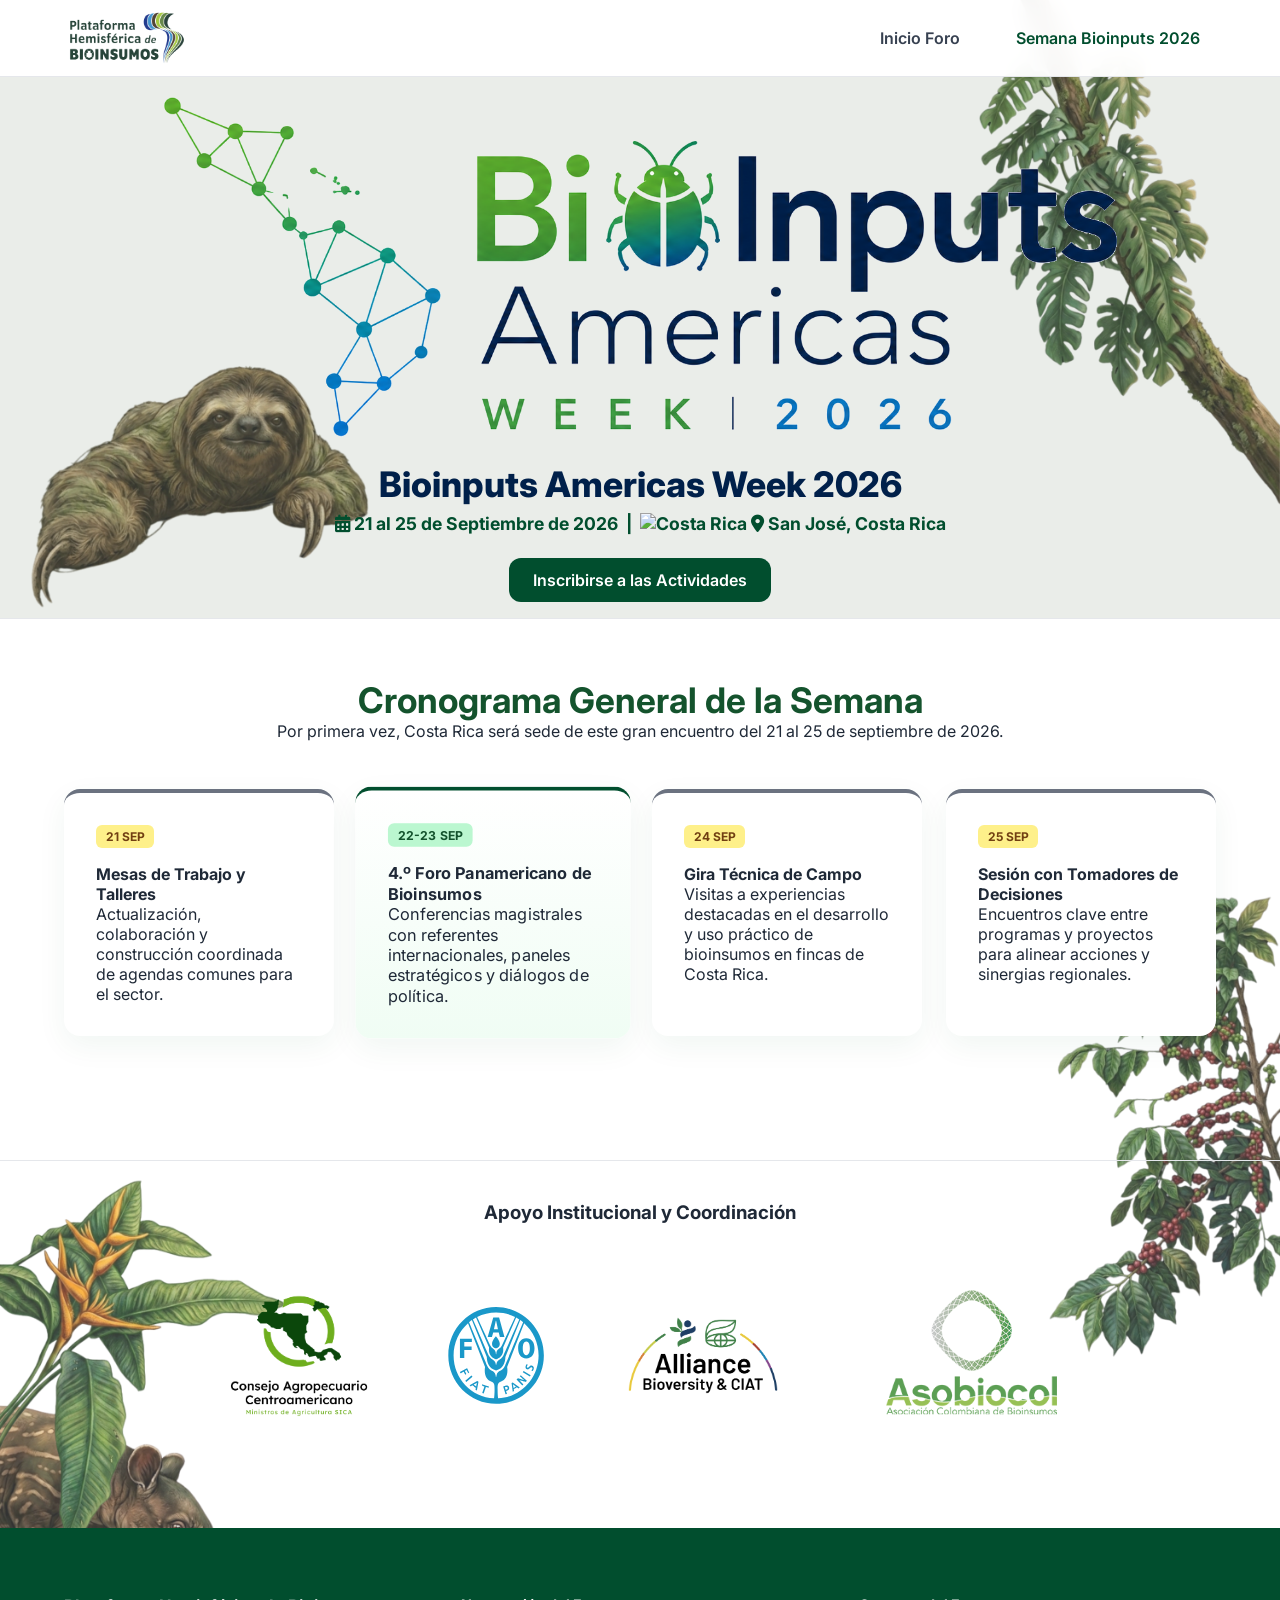
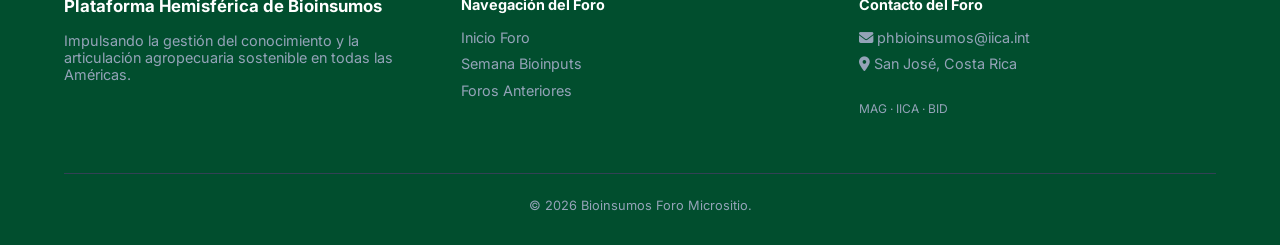
==== semana-bioinputs.html @ 8df29dcd "semana bioinputs hero" ====
<!DOCTYPE html>
<html lang="es">
<head>
  <meta charset="UTF-8">
  <meta name="viewport" content="width=device-width, initial-scale=1.0">
  <title>Semana Bioinputs 2026 - 4.º Foro Panamericano de Bioinsumos</title>
  
  <!-- Swiper CSS -->
  <link rel="stylesheet" href="https://cdn.jsdelivr.net/npm/swiper@11/swiper-bundle.min.css"/>
  
  <!-- Fuentes e Iconos -->
  <link rel="preconnect" href="https://fonts.googleapis.com">
  <link rel="preconnect" href="https://fonts.gstatic.com" crossorigin>
  <link href="https://fonts.googleapis.com/css2?family=Inter:wght@400;500;600;700;800&display=swap" rel="stylesheet" />
  <link rel="stylesheet" href="https://cdnjs.cloudflare.com/ajax/libs/font-awesome/6.5.1/css/all.min.css" />
  
  <link rel="icon" type="image/svg+xml" href="assets/icons/favicon.svg">
  <link rel="stylesheet" href="css/index.css">
</head>
<body>

  <!-- HEADER / TOPBAR -->
  <header class="topbar">
    <div class="logo-wrap">
      <img src="assets/images/Logo_versiones_Color_positivo.png" alt="Plataforma Hemisférica de Bioinsumos" class="header-logo-img">
    </div>
    <button class="menu-toggle" id="menuToggle" aria-label="Abrir menú">
      <span></span><span></span><span></span>
    </button>
    <nav class="nav" id="mainNav">
      <a href="index.html">Inicio Foro</a>
      <a class="active" href="semana-bioinputs.html">Semana Bioinputs 2026</a>
    </nav>
  </header>

  <!-- ILUSTRACIONES DE FONDO DECORATIVAS -->
  <div class="bg-decoration2" aria-hidden="true">
    <img class="butterfly2" src="assets/images/i31.png" alt="">
    <img class="hummingbird2" src="assets/images/i21.png" alt="">
    <img class="flower" src="assets/images/i6.png" alt="">
    <img class="frog" src="assets/images/i51.png" alt="">
  </div>

  <main class="page-content">

    <!-- HERO HEADER DE LA PÁGINA -->
    <section class="hero hero-foro2" style="background:#16330016 ;">
      <div class="hero-overlay container text-center" >
        <img src="assets/images/BioInputs Americas Week Final.png" alt="BioInputs Americas Week 2026" class="week-logo-center" style="max-width: 2000px; margin-bottom: 1rem;">
        <h1 style="color: #00204a; font-size: 2.2rem; font-weight: 800; margin-bottom: 0.5rem;">Bioinputs Americas Week 2026</h1>
        <p class="hero-date-location2" style="margin-bottom: 1.5rem;">
          <i class="fa-solid fa-calendar-days"></i> 21 al 25 de Septiembre de 2026 &nbsp;|&nbsp; 
          <img src="https://flagcdn.com/24x18/cr.png" alt="Costa Rica" class="flag-icon"> 
          <i class="fa-solid fa-location-dot"></i> San José, Costa Rica
        </p>
        <a href="https://forms.office.com/r/WgaXKn8yyW?origin=QRCode" target="_blank" rel="noopener noreferrer" class="primary-btn btn-highlight2">Inscribirse a las Actividades</a>
      </div>
    </section>

    <!-- CRONOGRAMA DE LA SEMANA -->
    <section id="semana-bioinputs" class="semana-timeline-section" style="padding: 60px 0;">
      <div class="container" style="padding-top: 0px">
        <div class="section-title-wrap text-center">
          <h2>Cronograma General de la Semana</h2>
          <p>Por primera vez, Costa Rica será sede de este gran encuentro del 21 al 25 de septiembre de 2026.</p>
        </div>

        <div class="timeline-week-grid">
          <div class="timeline-day-card">
            <div class="day-badge yellow-bg">21 SEP</div>
            <h4>Mesas de Trabajo y Talleres</h4>
            <p>Actualización, colaboración y construcción coordinada de agendas comunes para el sector.</p>
          </div>
          <div class="timeline-day-card highlight-day">
            <div class="day-badge green-bg">22-23 SEP</div>
            <h4>4.º Foro Panamericano de Bioinsumos</h4>
            <p>Conferencias magistrales con referentes internacionales, paneles estratégicos y diálogos de política.</p>
          </div>
          <div class="timeline-day-card">
            <div class="day-badge yellow-bg">24 SEP</div>
            <h4>Gira Técnica de Campo</h4>
            <p>Visitas a experiencias destacadas en el desarrollo y uso práctico de bioinsumos en fincas de Costa Rica.</p>
          </div>
          <div class="timeline-day-card">
            <div class="day-badge yellow-bg">25 SEP</div>
            <h4>Sesión con Tomadores de Decisiones</h4>
            <p>Encuentros clave entre programas y proyectos para alinear acciones y sinergias regionales.</p>
          </div>
        </div>
      </div>
    </section>

    <!-- ORGANIZADORES -->
    <section class="sponsors-carousel-section" style="padding: 40px 0;">
      <div class="container text-center" style="padding: 0px;">
        <h3>Apoyo Institucional y Coordinación</h3>
        <div class="sponsors-logos-wrap sponsors-grid-large">
          <img src="assets/images/CAC_LogoFormats_29.png" class="sponsors-logos-o" alt="Consejo Agropecuario Centroamericano">
          <img src="assets/images/FAO_logo.svg" class="fao" style="max-height: 100px !important;" alt="Organización de la Naciones Unidas para la Alimentación y la Agricultura">
          <img src="assets/images/Alliance_Logo_Refresh_EN_color.svg.webp" class="sponsors-logos-o" alt="Alliance Bioversity International CIAT">
          <img src="assets/images/asobiocol.png" class="sponsors-logos-o" alt="Asociación Colombiana de Bioinsumos">
        </div>
      </div>
    </section>

  </main>

  <!-- FOOTER -->
  <footer class="main-footer">
    <div class="footer-grid">
      <div class="footer-brand">
        <h3>Plataforma Hemisférica de Bioinsumos</h3>
        <p>Impulsando la gestión del conocimiento y la articulación agropecuaria sostenible en todas las Américas.</p>
      </div>
      <div class="footer-links">
        <h4>Navegación del Foro</h4>
        <ul>
          <li><a href="index.html">Inicio Foro</a></li>
          <li><a href="semana-bioinputs.html">Semana Bioinputs</a></li>
          <li><a href="index.html#linea-tiempo">Foros Anteriores</a></li>
        </ul>
      </div>
      <div class="footer-links">
        <h4>Contacto del Foro</h4>
        <ul>
          <li><i class="fa-solid fa-envelope"></i> phbioinsumos@iica.int</li>
          <li><i class="fa-solid fa-location-dot"></i> San José, Costa Rica</li>
          <li><br><small>MAG · IICA · BID</small></li>
        </ul>
      </div>
    </div>
    <div class="footer-bottom">
      <p>&copy; 2026 Bioinsumos Foro Micrositio.</p>
    </div>
  </footer>

  <!-- SCRIPTS AL FINAL DEL BODY -->
  <script src="https://cdn.jsdelivr.net/npm/swiper@11/swiper-bundle.min.js"></script>
  <script src="js/index.js"></script>
</body>
</html>
---- css/index.css ----
/* =========================================================
   1. VARIABLES GLOBALES Y CONFIGURACIÓN BASE
========================================================= */
:root {
  --primary: #014e2e;        
  --primary-dark: #14532d;   
  --accent: #22c55e;         
  --success: #15803d;
  --bg: #fcfcfc;             
  --surface: #ffffff;
  --surface-2: #f8fafc;
  --text: #1f2937;           
  --muted: #6b7280;          
  --border: #e5e7eb;
  --shadow: 0 10px 30px rgba(22, 101, 52, 0.06);

  /* Paleta extendida del micrositio */
  --event-gold: #d9a714;
  --event-gold-dark: #b88a0b;
  --dark-slate: #0f172a;
}

* {
  box-sizing: border-box;
  margin: 0;
  padding: 0;
}

html, body {
  width: 100%;
  max-width: 100vw;
  overflow-x: hidden; /* Garantiza cero scroll horizontal */
}

body {
  font-family: 'Inter', sans-serif;
  color: var(--text);
  display: flex;
  flex-direction: column;
  min-height: 100vh;
  position: relative;
  background: #ffffff;
}

/* Regla universal para prevención de desbordamiento de medios */
img, svg, picture, iframe {
  max-width: 100%;
  height: auto;
}

.container {
  max-width: 1200px;
  width: 90%;
  margin: 0 auto;
  padding: 4rem 0;
  box-sizing: border-box;
}

.d-none { display: none !important; }
.w-100 { width: 100%; }
.text-center { text-align: center; }

/* Capa de decoración */
.bg-decoration, .bg-decoration2 {
  position: absolute;
  inset: 0;
  z-index: -100;
  pointer-events: none;
}

.bg-decoration img {
  position: absolute;
  width: 45vw;
  max-width: 400px;
  min-width: 180px;
  height: auto;
  opacity: 0.5;
  pointer-events: none;
}

.bg-decoration2 img {
  position: absolute;
  width: 45vw;
  max-width: 400px;
  min-width: 180px;
  height: auto;
  opacity: 0.8;
  pointer-events: none;
}

.butterfly { top: 18%; right: 0%; }
.butterfly2 { top: 0%; right: 0%; }
.hummingbird { top: 40%; left: 0%;  }
.hummingbird2 { top: 12%; left: 0%;  }
.flower { bottom: 10%; left: 0%; }
.flower2 { bottom: 10%; right: 2%; }
.frog { bottom: 25%; right: 0%; }

@media (max-width: 768px) {
  .butterfly { top: 9%; right: 0%; }
  .butterfly2 { top: 0%; right: 0%; }
  .hummingbird { top: 38%; left: 0%; }
  .hummingbird2 { top: 8%; left: 0%;  }
  .flower { bottom: 5%; left: 0%; }
  .flower2 { bottom: 5%; right: 2%; }
  .frog { bottom: 20%; right: 0%; }
}

/* =========================================================
   2. HEADER / TOPBAR RESPONSIVO
========================================================= */
.topbar {
  position: sticky;
  top: 0;
  z-index: 2000;
  background: rgba(255, 255, 255, 0.95);
  backdrop-filter: blur(12px);
  display: flex;
  justify-content: space-between;
  align-items: center;
  padding: 0.5rem 5%;
  border-bottom: 1px solid var(--border);
}
.topbar2 {
  position: sticky;
  top: 0;
  z-index: 2000;
  background: var(--primary);
  backdrop-filter: blur(12px);
  display: flex;
  justify-content: space-between;
  align-items: center;
  padding: 0.5rem 5%;
  border-bottom: 1px solid var(--border);
}

.logo-wrap {
  font-size: 1.3rem;
  font-weight: 800;
  color: var(--primary);
}

.header-logo-img {
  height: 60px;
  width: auto;
  vertical-align: middle;
}

.back-to-base {
  border: 1px solid var(--primary);
  background: rgba(22, 101, 52, 0.05);
}

.nav,.nav2  { 
  display: flex; 
  gap: 1.5rem; 
}

.nav a {
  text-decoration: none;
  color: #374151;
  font-weight: 600;
  padding: 0.5rem 1rem;
  border-radius: 12px;
  transition: .25s ease;
}

.nav a:hover, .nav a.active {
  color: var(--primary);
}

.nav2 a {
  text-decoration: none;
  color: #ffffff;
  font-weight: 600;
  padding: 0.5rem 1rem;
  border-radius: 12px;
  transition: .25s ease;
}

.nav2 a:hover, .nav2 a.active {
  color: var(--event-gold);
}

.menu-toggle {
  display: none;
  flex-direction: column;
  gap: 4px;
  background: none;
  border: none;
  cursor: pointer;
}

.menu-toggle span { 
  width: 22px; 
  height: 3px; 
  background: var(--primary); 
  border-radius: 2px; 
}

/* =========================================================
   3. SECCIONES HERO (HOME Y FORO MICROSITIO)
========================================================= */
.hero-home {
  background: linear-gradient(rgba(94, 119, 35, 0.2), rgba(29, 100, 30, 0.4)), url("../assets/images/hero.png");
  background-size: cover;
  background-position: center;
  min-height: 35vh;
  display: flex;
  align-items: center;
  color: white;
  position: relative;
}

.hero-foro {
  min-height: 80vh !important;
  display: flex;
  align-items: center;
  text-align: center;
}

.hero-foro2 {
  min-height: 60vh !important;
  display: flex;
  align-items: center;
  text-align: center;
}

.hero-overlay {
  width: 100%;
  padding: 1rem 5%;
}

.hero-content {
  max-width: 750px;
}

.hero-foro-header {
  max-width: 900px;
  margin: 0 auto;
  width: 100%;
}

.hero-tag {
  display: inline-block;
  background: var(--accent);
  color: var(--primary-dark);
  font-weight: 700;
  font-size: 0.8rem;
  padding: 0.35rem 0.85rem;
  border-radius: 100px;
  text-transform: uppercase;
  margin-bottom: 1rem;
}

.hero-content h1 {
  font-size: 3rem;
  font-weight: 800;
  margin-bottom: 1rem;
}

.hero-content p {
  font-size: 1.15rem;
  line-height: 1.6;
  margin-bottom: 2rem;
  color: rgba(255, 255, 255, 0.9);
}

.co-organizers {
  display: flex;
  align-items: center;
  justify-content: center;
  gap: 1rem;
  margin-bottom: 1.5rem;
  flex-wrap: wrap;
}

.partner-mini-logo {
  height: 30px;
  width: auto;
  filter: brightness(0) invert(1);
}

.partner-text {
  font-weight: 700;
  letter-spacing: 1px;
  font-size: 1.1rem;
}

.partner-divider {
  color: rgba(255, 255, 255, 0.4);
}

.foro-title-img {
  width: 100%;
  max-width: 550px;
  height: auto;
  margin: 0 auto 1.5rem auto;
  display: block;
}

.hero-subtitle {
  font-size: 1.4rem !important;
  font-weight: 600;
  color: #e8f5e9 !important;
  margin-bottom: 0.5rem;
}

.hero-date-location {
  font-size: 1.1rem;
  color: #fbb94e;
  margin-bottom: 2rem;
  font-weight: 700;
}
.hero-date-location2 {
  font-size: 1.1rem;
  color: var(--primary);
  margin-bottom: 2rem;
  font-weight: 700;
}

/* BOTONES Y ACCIONES */
.hero-actions {
  display: flex;
  flex-direction: column;
  gap: 1rem;
  width: 100%;
  max-width: 100%;
  box-sizing: border-box;
}

.primary-btn, 
.secondary-btn-outline,
.btn-highlight {
  display: inline-flex;
  align-items: center;
  justify-content: center;
  text-align: center;
  width: 100%;
  max-width: 100%;
  box-sizing: border-box;
  padding: 0.75rem 1.5rem;
  border-radius: 12px;
  font-weight: 600;
  text-decoration: none;
  white-space: normal;
  word-break: break-word;
  transition: all 0.2s;
  cursor: pointer;
  border: none;
}

.primary-btn {
  background: var(--primary);
  color: white;
}
.primary-btn:hover { background: var(--primary-dark); }

.btn-highlight {
  background-color: var(--primary) !important;
  color: white !important;
}
.btn-highlight:hover {
  background-color: var(--event-gold-dark) !important;
}

.secondary-btn-outline {
  border: 2px solid white;
  color: white;
  background: transparent;
}
.secondary-btn-outline:hover {
  background: rgba(255, 255, 255, 0.15);
}

@media (min-width: 640px) {
  .hero-actions {
    flex-direction: row;
    justify-content: center;
  }
  .primary-btn, .secondary-btn-outline, .btn-highlight {
    width: auto;
  }
}

/* COUNTDOWN */
.countdown-container {
  margin: 2.5rem auto;
  max-width: 450px;
  width: 100%;
  background: rgba(15, 23, 42, 0.6);
  padding: 1rem 1.5rem;
  border-radius: 16px;
  border: 1px solid rgba(255, 255, 255, 0.1);
  backdrop-filter: blur(8px);
}

.countdown-title {
  font-size: 0.85rem;
  text-transform: uppercase;
  letter-spacing: 1px;
  margin-bottom: 0.5rem;
  color: #94a3b8;
}

.countdown-grid {
  display: grid;
  grid-template-columns: repeat(3, 1fr);
  gap: 1rem;
}

.countdown-card {
  display: flex;
  flex-direction: column;
}

.countdown-number {
  font-size: 2rem;
  font-weight: 800;
  color: var(--event-gold);
}

.countdown-label {
  font-size: 0.75rem;
  color: #cbd5e1;
}

/* BUSCADOR Y MÉTRICAS DE HOME */
.search-box-container {
  background: var(--surface);
  padding: 0.45rem;
  border-radius: 16px;
  box-shadow: 0 15px 35px rgba(0,0,0,0.15);
  max-width: 600px;
}

.search-field {
  display: flex;
  align-items: center;
  gap: 0.75rem;
}

.search-icon {
  color: var(--muted);
  padding-left: 1rem;
}

.search-field input {
  flex: 1;
  border: none;
  outline: none;
  font-size: 1rem;
  color: var(--text);
  background: transparent;
}

.hero-stats {
  display: grid;
  grid-template-columns: repeat(auto-fit, minmax(200px, 1fr));
  gap: 1.5rem;
  margin-top: 3rem;
  width: 100%;
  max-width: 1100px;
}

.metric-card {
  background: rgba(255, 255, 255, 0.1);
  backdrop-filter: blur(12px);
  -webkit-backdrop-filter: blur(12px);
  border: 1px solid rgba(255, 255, 255, 0.18);
  padding: 1.5rem;
  border-radius: 16px;
  display: flex;
  align-items: center;
  gap: 1.25rem;
  color: white;
  box-shadow: 0 8px 32px 0 rgba(0, 0, 0, 0.15);
  opacity: 0;
  transform: translateY(30px);
  animation: slideInUp 0.6s cubic-bezier(0.16, 1, 0.3, 1) forwards;
  animation-delay: var(--card-delay, 0s);
  transition: transform 0.3s ease, background 0.3s ease, box-shadow 0.3s ease;
}

.metric-card:hover {
  transform: translateY(-5px);
  background: rgba(255, 255, 255, 0.16);
  box-shadow: 0 12px 40px 0 rgba(22, 101, 52, 0.25);
  border-color: rgba(255, 255, 255, 0.3);
}

.metric-icon-wrap {
  width: 50px;
  height: 50px;
  background: rgba(34, 197, 94, 0.25);
  border-radius: 12px;
  display: flex;
  align-items: center;
  justify-content: center;
  font-size: 1.5rem;
  color: var(--accent);
  flex-shrink: 0;
}

.metric-info {
  display: flex;
  flex-direction: column;
}

.metric-number {
  font-size: 1.8rem;
  font-weight: 800;
  line-height: 1.1;
  letter-spacing: -0.02em;
  background: linear-gradient(135deg, #ffffff, #bbf7d0);
  -webkit-background-clip: text;
  -webkit-text-fill-color: transparent;
}

.metric-label {
  font-size: 0.85rem;
  font-weight: 500;
  color: rgba(255, 255, 255, 0.8);
  margin-top: 0.25rem;
}

@keyframes slideInUp {
  0% { opacity: 0; transform: translateY(30px); }
  100% { opacity: 1; transform: translateY(0); }
}

/* =========================================================
   4. CONTROL ABSOLUTO Y UNIFICADO DE SWIPER / CARRUSELES
========================================================= */

/* Estructura base de los contenedores */
.hero-gallery {
  width: 100% !important;
  max-width: 100% !important;
  min-width: 0 !important;
  box-sizing: border-box !important;
  position: relative !important;
}

.swiper {
  width: 100% !important;
  max-width: 100% !important;
  min-width: 0 !important;
  position: relative !important;
  display: block !important;
  overflow: hidden !important; /* El overflow solo va en el swiper principal */
}

.swiper-wrapper {
  display: flex !important;
  width: 100% !important;
  height: 100% !important;
  box-sizing: border-box !important;
}

.swiper-slide {
  flex-shrink: 0 !important;
  width: 100% !important;
  height: 100% !important;
  position: relative !important;
  box-sizing: border-box !important;
}

.swiper-slide img {
  width: 100% !important;
  height: 100% !important;
  object-fit: cover !important;
  display: block !important;
}

/* --- A. CARRUSEL GENERAL / HERO DE INICIO (Si aplica) --- */
:not(.history-content):not(.contact-info-wrap) .heroSwiper {
  height: 500px !important;
  border-radius: 16px;
}

/* --- B. CARRUSEL DE LA SEDE (Sección Contacto) --- */
.contact-info-wrap .heroSwiper {
  height: 300px !important;
  min-height: 300px !important;
  border-radius: 12px !important;
  margin: 1rem 0 1.5rem 0 !important;
}

.contact-info-wrap .swiper-slide img {
  border-radius: 12px !important;
}

/* Estilos de botones para Hero y Sede */
:not(.history-content) .swiper-button-next,
:not(.history-content) .swiper-button-prev {
  color: #ffffff;
  width: 44px;
  height: 44px;
  background: rgba(0, 0, 0, 0.4);
  border-radius: 50%;
  backdrop-filter: blur(4px);
  transition: background 0.3s ease;
}

:not(.history-content) .swiper-button-next:hover,
:not(.history-content) .swiper-button-prev:hover {
  background: rgba(0, 0, 0, 0.7);
}

:not(.history-content) .swiper-button-next::after,
:not(.history-content) .swiper-button-prev::after {
  font-size: 18px;
  font-weight: bold;
}

:not(.history-content) .swiper-pagination-bullet {
  width: 10px;
  height: 10px;
  background: #ffffff;
  opacity: 0.6;
}

:not(.history-content) .swiper-pagination-bullet-active {
  opacity: 1;
  background: var(--accent, #22c55e);
}

/* --- C. CARRUSEL COMPACTO DE LÍNEA DEL TIEMPO (Panamá, Uruguay, Colombia) --- */
.history-content .heroSwiper {
  height: 180px !important;
  min-height: 180px !important;
  border-radius: 8px !important;
  margin-top: 1rem !important;
  position: relative !important;
}

.history-content .heroSwiper .swiper-slide img {
  border-radius: 8px !important;
}

.history-content .heroSwiper .swiper-button-next,
.history-content .heroSwiper .swiper-button-prev {
  width: 30px !important;
  height: 30px !important;
  background: rgba(0, 0, 0, 0.5) !important;
  border-radius: 50% !important;
  color: #ffffff !important;
  backdrop-filter: blur(4px) !important;
}

.history-content .heroSwiper .swiper-button-next::after,
.history-content .heroSwiper .swiper-button-prev::after {
  font-size: 12px !important;
  font-weight: bold !important;
}

.history-content .heroSwiper .swiper-pagination-bullet {
  width: 6px !important;
  height: 6px !important;
  background: #ffffff !important;
  opacity: 0.6 !important;
}

.history-content .heroSwiper .swiper-pagination-bullet-active {
  opacity: 1 !important;
  background: var(--primary, #014e2e) !important;
}

/* =========================================================
   5. SECCIONES DE CONTENIDO
========================================================= */
.section-title-wrap {
  text-align: center;
  margin-bottom: 3rem;
}
.section-title-wrap h2 {
  font-size: 2.2rem;
  color: var(--primary-dark);
}
.strategic-question {
  color: var(--muted);
  font-style: italic;
  margin-top: 0.5rem;
  font-size: 1.1rem;
}

/* LÍNEA DE TIEMPO DE LA SEMANA */
.semana-timeline-section {
  border-top: 1px solid var(--border);
  border-bottom: 1px solid var(--border);
}

.week-logo-center {
  max-width: 700px;
  width: 90%;
  margin-bottom: 1rem;
}

.timeline-week-grid {
  display: grid;
  grid-template-columns: repeat(auto-fit, minmax(240px, 1fr));
  gap: 1.5rem;
  margin-top: 2rem;
}

.timeline-day-card {
  background: var(--surface);
  padding: 2rem;
  border-radius: 16px;
  box-shadow: var(--shadow);
  border-top: 4px solid var(--muted);
  position: relative;
}

.timeline-day-card.highlight-day {
  border-top-color: var(--primary);
  background: linear-gradient(180deg, #ffffff 0%, #f0fdf4 100%);
  transform: scale(1.02);
}

.day-badge {
  display: inline-block;
  font-size: 0.75rem;
  font-weight: 700;
  padding: 0.25rem 0.6rem;
  border-radius: 6px;
  margin-bottom: 1rem;
}

.yellow-bg { background-color: #fef08a; color: #713f12; }
.green-bg { background-color: #bbf7d0; color: #14532d; }

/* LÍNEA DEL TIEMPO HISTÓRICA */
.historical-section {
  padding: 3rem 1.5rem;
}

.history-timeline {
  position: relative;
  display: flex;
  flex-direction: column;
  gap: 2.5rem;
  margin-top: 2rem;
}

.history-item {
  position: relative;
  display: flex;
  flex-direction: column;
  gap: 0.75rem;
  min-width: 0 !important;
  max-width: 100% !important;
}

.history-badge {
  display: flex;
  justify-content: flex-start;
}

.history-year {
  background: var(--primary);
  color: #ffffff;
  font-size: 0.8rem;
  font-weight: 700;
  padding: 0.3rem 0.75rem;
  border-radius: 20px;
  box-shadow: 0 2px 6px rgba(0, 0, 0, 0.1);
  display: inline-block;
}

.history-content {
  background: var(--surface);
  border-radius: 14px;
  border: 1px solid var(--border);
  padding: 1.25rem;
  box-shadow: 0 6px 18px rgba(0, 0, 0, 0.04);
  display: flex;
  flex-direction: column;
  justify-content: space-between;
  min-width: 0 !important;
  max-width: 100% !important;
}

.history-content h4 {
  display: flex;
  align-items: center;
  gap: 0.4rem;
  font-size: 1rem;
  color: var(--primary);
  margin-bottom: 0.4rem;
  font-weight: 600;
}

.history-content h4 .flag {
  font-family: "Apple Color Emoji", "Segoe UI Emoji", "Segoe UI Symbol", "Noto Color Emoji", sans-serif !important;
  font-size: 1.15rem;
  display: inline-block;
  line-height: 1;
}

.history-content h3 {
  font-size: 1.05rem;
  color: var(--text);
  margin-bottom: 0.4rem;
  line-height: 1.3;
  min-height: 2.6em;
}

.history-content p {
  font-size: 0.875rem;
  color: #64748b;
  line-height: 1.5;
  min-height: 4.5em;
  margin-bottom: 1rem;
}

/* PILARES Y EJES TEMÁTICOS */
.pillar-grid, .innovations-grid {
  display: grid;
  grid-template-columns: repeat(auto-fit, minmax(260px, 1fr));
  gap: 1.5rem;
  margin-top: 2rem;
}

.pillar-card {
  background: var(--surface);
  border: 1px solid var(--border);
  border-radius: 20px;
  padding: 2rem;
  text-decoration: none;
  color: inherit;
  box-shadow: var(--shadow);
  transition: transform 0.25s, border-color 0.25s;
}

.pillar-card:hover {
  transform: translateY(-5px);
  border-color: var(--accent);
}

.pillar-card h3 {
  font-size: 1.25rem;
  color: var(--primary-dark);
  margin-bottom: 0.5rem;
}

.pillar-card p {
  font-size: 0.95rem;
  color: var(--muted);
  line-height: 1.5;
}

.pillar-icon {
  width: 64px;
  height: 64px;
  background-color: #e8f5e9;
  border-radius: 50%;
  margin: 0 auto 1.2rem;
  color: #1b5e20;
  display: flex;
  align-items: center;
  justify-content: center;
  padding: 14px;
  box-sizing: border-box;
}

.efe-axes-grid {
  display: grid;
  grid-template-columns: repeat(auto-fit, minmax(270px, 1fr));
  gap: 2rem;
  margin: 2.5rem auto;
  max-width: 1200px;
}

.eje-card {
  background: #e2f0ef63;
  border: 1px solid var(--border);
  border-radius: 20px;
  padding: 2rem 1.75rem 1.5rem;
  display: flex;
  flex-direction: column;
  justify-content: space-between;
  position: relative;
  overflow: hidden;
  box-shadow: 0 4px 20px rgba(0, 0, 0, 0.03);
  transition: all 0.35s cubic-bezier(0.16, 1, 0.3, 1);
}

.eje-card::before {
  content: '';
  position: absolute;
  top: 0; left: 0; right: 0;
  height: 4px;
  background: linear-gradient(90deg, var(--primary), var(--accent));
  opacity: 0.3;
  transition: opacity 0.3s ease;
}

.eje-card:hover {
  transform: translateY(-8px);
  box-shadow: 0 15px 35px rgba(22, 101, 52, 0.12);
  border-color: rgba(34, 197, 94, 0.4);
}

.eje-card:hover::before { opacity: 1; }

.eje-card-header {
  display: flex;
  justify-content: space-between;
  align-items: center;
  margin-bottom: 1.5rem;
}

.eje-number {
  font-size: 2.2rem;
  font-weight: 900;
  color: var(--primary);
  letter-spacing: -1px;
  line-height: 1;
  transition: color 0.3s ease;
}

.eje-card:hover .eje-number { color: var(--accent); }

.eje-icon-wrap {
  width: 52px;
  height: 52px;
  border-radius: 14px;
  background: rgba(22, 101, 52, 0.08);
  color: var(--primary);
  display: flex;
  align-items: center;
  justify-content: center;
  font-size: 1.4rem;
  transition: all 0.3s ease;
}

.eje-card:hover .eje-icon-wrap {
  background: var(--primary);
  color: #ffffff;
  transform: scale(1.05);
}

.eje-tag {
  display: inline-block;
  font-size: 0.72rem;
  font-weight: 700;
  text-transform: uppercase;
  letter-spacing: 0.8px;
  color: var(--primary-dark);
  background: #f0fdf4;
  padding: 0.25rem 0.6rem;
  border-radius: 6px;
  margin-bottom: 0.75rem;
  border: 1px solid rgba(34, 197, 94, 0.2);
}

.eje-card-body h3 {
  font-size: 1.25rem;
  font-weight: 800;
  color: var(--text);
  margin-bottom: 0.75rem;
  line-height: 1.3;
}

.eje-card-body p {
  font-size: 0.92rem;
  color: var(--muted);
  line-height: 1.6;
}

.eje-card-footer {
  margin-top: 1.75rem;
  padding-top: 1rem;
  border-top: 1px dashed var(--border);
}

.strategic-prompt {
  font-size: 0.8rem;
  font-weight: 600;
  color: #475569;
  display: flex;
  align-items: center;
  gap: 0.4rem;
}

.strategic-prompt i { color: var(--event-gold); }

/* LOGOS SPONSORS */
.sponsors-logos-wrap {
  display: flex;
  justify-content: center;
  align-items: center;
  gap: 2rem;
  flex-wrap: wrap;
}

.sponsors-logos-wrap img {
  max-height: 50px;
  width: auto;
}

.logo-placeholder-box {
  background: #cbd5e1;
  color: #475569;
  font-weight: 800;
  padding: 1rem 2rem;
  border-radius: 8px;
  font-size: 1.2rem;
}

/* FORMULARIOS Y GRILLAS */
.grid-2col {
  display: grid;
  grid-template-columns: repeat(auto-fit, minmax(300px, 1fr));
  gap: 3rem;
}

.microsite-form {
  margin-top: 1.5rem;
  background: var(--surface);
  padding: 2rem;
  border-radius: 16px;
  border: 1px solid var(--border);
}

.form-group { margin-bottom: 1.25rem; }
.form-group label {
  display: block;
  font-size: 0.9rem;
  font-weight: 600;
  margin-bottom: 0.5rem;
}
.form-group input {
  width: 100%;
  padding: 0.75rem;
  border: 1px solid var(--border);
  border-radius: 8px;
  outline: none;
}

/* SEDE Y CONTACTO */
.contact-info-wrap {
  display: flex;
  flex-direction: column;
  min-width: 0 !important;
  max-width: 100% !important;
}

.video-placeholder-sede {
  background: linear-gradient(rgba(0,0,0,0.4), rgba(0,0,0,0.4)), url('https://images.unsplash.com/photo-1589923188900-85dae523342b?auto=format&fit=crop&q=80&w=600') center/cover;
  height: 200px;
  border-radius: 16px;
  margin: 1.5rem 0;
  display: flex;
  flex-direction: column;
  justify-content: center;
  align-items: center;
  color: white;
  font-weight: 600;
  cursor: pointer;
  gap: 0.5rem;
}
.video-icon { font-size: 2.5rem; color: var(--accent); }

.direct-contact-box {
  background: #f0fdf4;
  border: 1px dashed var(--accent);
  padding: 1.25rem;
  border-radius: 12px;
}

.email-link {
  color: var(--primary);
  font-weight: 700;
  text-decoration: none;
  font-size: 1.1rem;
}

/* =========================================================
   6. FOOTER INSTITUCIONAL
========================================================= */
.main-footer {
  background: var(--primary);
  color: #94a3b8;
  padding: 4rem 5% 2rem;
  font-size: 0.9rem;
  border-top: 4px solid var(--primary);
  margin-top: auto;
}

.footer-grid {
  display: grid;
  grid-template-columns: repeat(auto-fit, minmax(240px, 1fr));
  gap: 2.5rem;
  margin-bottom: 3rem;
}

.footer-brand h3, .footer-links h4 {
  color: white;
  margin-bottom: 1rem;
}

.footer-links ul { list-style: none; }
.footer-links ul li { margin-bottom: 0.6rem; }
.footer-links ul li a {
  color: #94a3b8;
  text-decoration: none;
  transition: color 0.2s;
}
.footer-links ul li a:hover { color: var(--accent); }

.footer-bottom {
  border-top: 1px solid #334155;
  padding-top: 1.5rem;
  text-align: center;
  font-size: 0.8rem;
}

/* =========================================================
   7. MEDIA QUERIES GENERALES
========================================================= */
@media (min-width: 900px) {
  .history-timeline {
    display: grid;
    grid-template-columns: repeat(3, 1fr);
    gap: 2.5rem;
    align-items: stretch;
  }

  .history-badge { justify-content: center; }
  .history-content { height: 100%; }
}

@media (max-width: 768px) {
  .menu-toggle { display: flex; }
  
  .nav,.nav2 {
    display: none;
    position: absolute;
    top: 100%; left: 0; right: 0;
    background: white;
    flex-direction: column;
    padding: 1.5rem 5%;
    border-bottom: 1px solid var(--border);
    box-shadow: 0 10px 15px rgba(0,0,0,0.05);
  }
  
  .nav.open,.nav2.open { display: flex; }
  .hero-content h1 { font-size: 2.2rem; }
  :not(.history-content) .heroSwiper { height: 350px; }
}
/* =========================================================
   TAMAÑO AUMENTADO PARA LOGOS DE ALIADOS / SPONSORS
========================================================= */
.sponsors-logos-wrap.sponsors-grid-large {
  display: flex;
  justify-content: center;
  align-items: center;
  flex-wrap: wrap;
  gap: 2.5rem 3rem; /* Mayor espacio horizontal y vertical */
  margin: 2rem auto;
  max-width: 1100px;
}

.sponsors-logos-wrap.sponsors-grid-large img {
  /* Aumentamos el alto límite para que luzcan prominentes */
   /* Evita que alguno muy ancho domine la pantalla */
  object-fit: contain;
  filter: grayscale(20%); /* Opcional: para dar uniformidad estética */
  transition: transform 0.3s ease, filter 0.3s ease;
}
.sponsors-logos-o {
  max-height: 200px !important; 
  width: auto;
  max-width: 220px;
}
.fao{
  max-height:150px !important; 
  width: auto;
  max-width: 165px !important;
}

.sponsors-logos-wrap.sponsors-grid-large img:hover {
  filter: grayscale(0%);
  transform: scale(1.05); /* Efecto hover elegante al pasar el mouse */
}

/* Ajuste responsivo para celulares */
@media (max-width: 768px) {
  .sponsors-logos-wrap.sponsors-grid-large {
    gap: 1.5rem 2rem;
  }
  
  .sponsors-logos-o {
    max-height: 65px !important;;
    max-width: 160px;
  }
  .fao{
    max-height: 50px !important;
  }
}
/* =========================================================
   SECCIÓN CONFERENCISTAS (GRID & TARJETAS)
========================================================= */
.speakers-section {
  padding: 4rem 1rem;
}

.speakers-grid {
  display: grid;
  grid-template-columns: repeat(auto-fill, minmax(260px, 1fr));
  gap: 2rem;
  max-width: 1200px;
  margin: 2.5rem auto 0 auto;
}

.speaker-card {
  background: var(--surface, #ffffff);
  border-radius: 16px;
  overflow: hidden;
  box-shadow: 0 4px 20px rgba(0, 0, 0, 0.06);
  border: 1px solid rgba(0, 0, 0, 0.05);
  display: flex;
  flex-direction: column;
  transition: transform 0.3s ease, box-shadow 0.3s ease;
}

.speaker-card:hover {
  transform: translateY(-5px);
  box-shadow: 0 12px 30px rgba(0, 0, 0, 0.12);
}

.speaker-img-wrap {
  width: 100%;
  height: 260px;
  overflow: hidden;
  background-color: #e2e8f0;
}

.speaker-img-wrap img {
  width: 100%;
  height: 100%;
  object-fit: cover;
  object-position: top center;
  transition: transform 0.4s ease;
}

.speaker-card:hover .speaker-img-wrap img {
  transform: scale(1.05);
}

.speaker-body {
  padding: 1.25rem;
  display: flex;
  flex-direction: column;
  flex-grow: 1;
}

.speaker-name {
  font-size: 1.15rem;
  font-weight: 700;
  color: var(--text, #1e293b);
  margin-bottom: 0.5rem;
}

.speaker-preview {
  font-size: 0.875rem;
  color: var(--muted, #64748b);
  line-height: 1.5;
  display: -webkit-box;
  -webkit-line-clamp: 3; /* Corta el texto a 3 líneas en la tarjeta */
  -webkit-box-orient: vertical;
  overflow: hidden;
  margin-bottom: 1rem;
}

.btn-speaker-more {
  margin-top: auto;
  background: none;
  border: none;
  color: var(--primary, #014e2e);
  font-weight: 600;
  font-size: 0.875rem;
  cursor: pointer;
  display: flex;
  align-items: center;
  gap: 0.5rem;
  padding: 0;
  transition: color 0.2s;
}

.btn-speaker-more:hover {
  color: var(--accent, #22c55e);
}

/* =========================================================
   MODAL DE CONFERENCISTA
========================================================= */
.speaker-modal-overlay {
  position: fixed;
  top: 0;
  left: 0;
  width: 100vw;
  height: 100vh;
  background: rgba(0, 0, 0, 0.6);
  backdrop-filter: blur(4px);
  display: flex;
  align-items: center;
  justify-content: center;
  z-index: 10000;
  opacity: 0;
  visibility: hidden;
  transition: opacity 0.3s ease, visibility 0.3s ease;
  padding: 1rem;
}

.speaker-modal-overlay.active {
  opacity: 1;
  visibility: visible;
}

.speaker-modal-card {
  background: #ffffff;
  border-radius: 20px;
  max-width: 500px;
  width: 100%;
  max-height: 90vh;
  overflow-y: auto;
  position: relative;
  padding: 2rem;
  box-shadow: 0 20px 40px rgba(0, 0, 0, 0.2);
  animation: modalScale 0.3s ease-out;
}

.speaker-modal-close {
  position: absolute;
  top: 1rem;
  right: 1.25rem;
  background: #f1f5f9;
  border: none;
  font-size: 1.5rem;
  border-radius: 50%;
  width: 36px;
  height: 36px;
  cursor: pointer;
  display: flex;
  align-items: center;
  justify-content: center;
}

.speaker-modal-header {
  text-align: center;
  margin-bottom: 1.25rem;
}

.speaker-modal-header img {
  width: 120px;
  height: 120px;
  border-radius: 50%;
  object-fit: cover;
  margin-bottom: 1rem;
  border: 3px solid var(--primary, #014e2e);
}
.fao{
  max-height: 100px !important;
}

.speaker-modal-header h3 {
  font-size: 1.3rem;
  color: #0f172a;
}

.speaker-modal-body p {
  font-size: 0.95rem;
  color: #334155;
  line-height: 1.6;
  white-space: pre-line;
}

@keyframes modalScale {
  from { transform: scale(0.9); opacity: 0; }
  to { transform: scale(1); opacity: 1; }
}
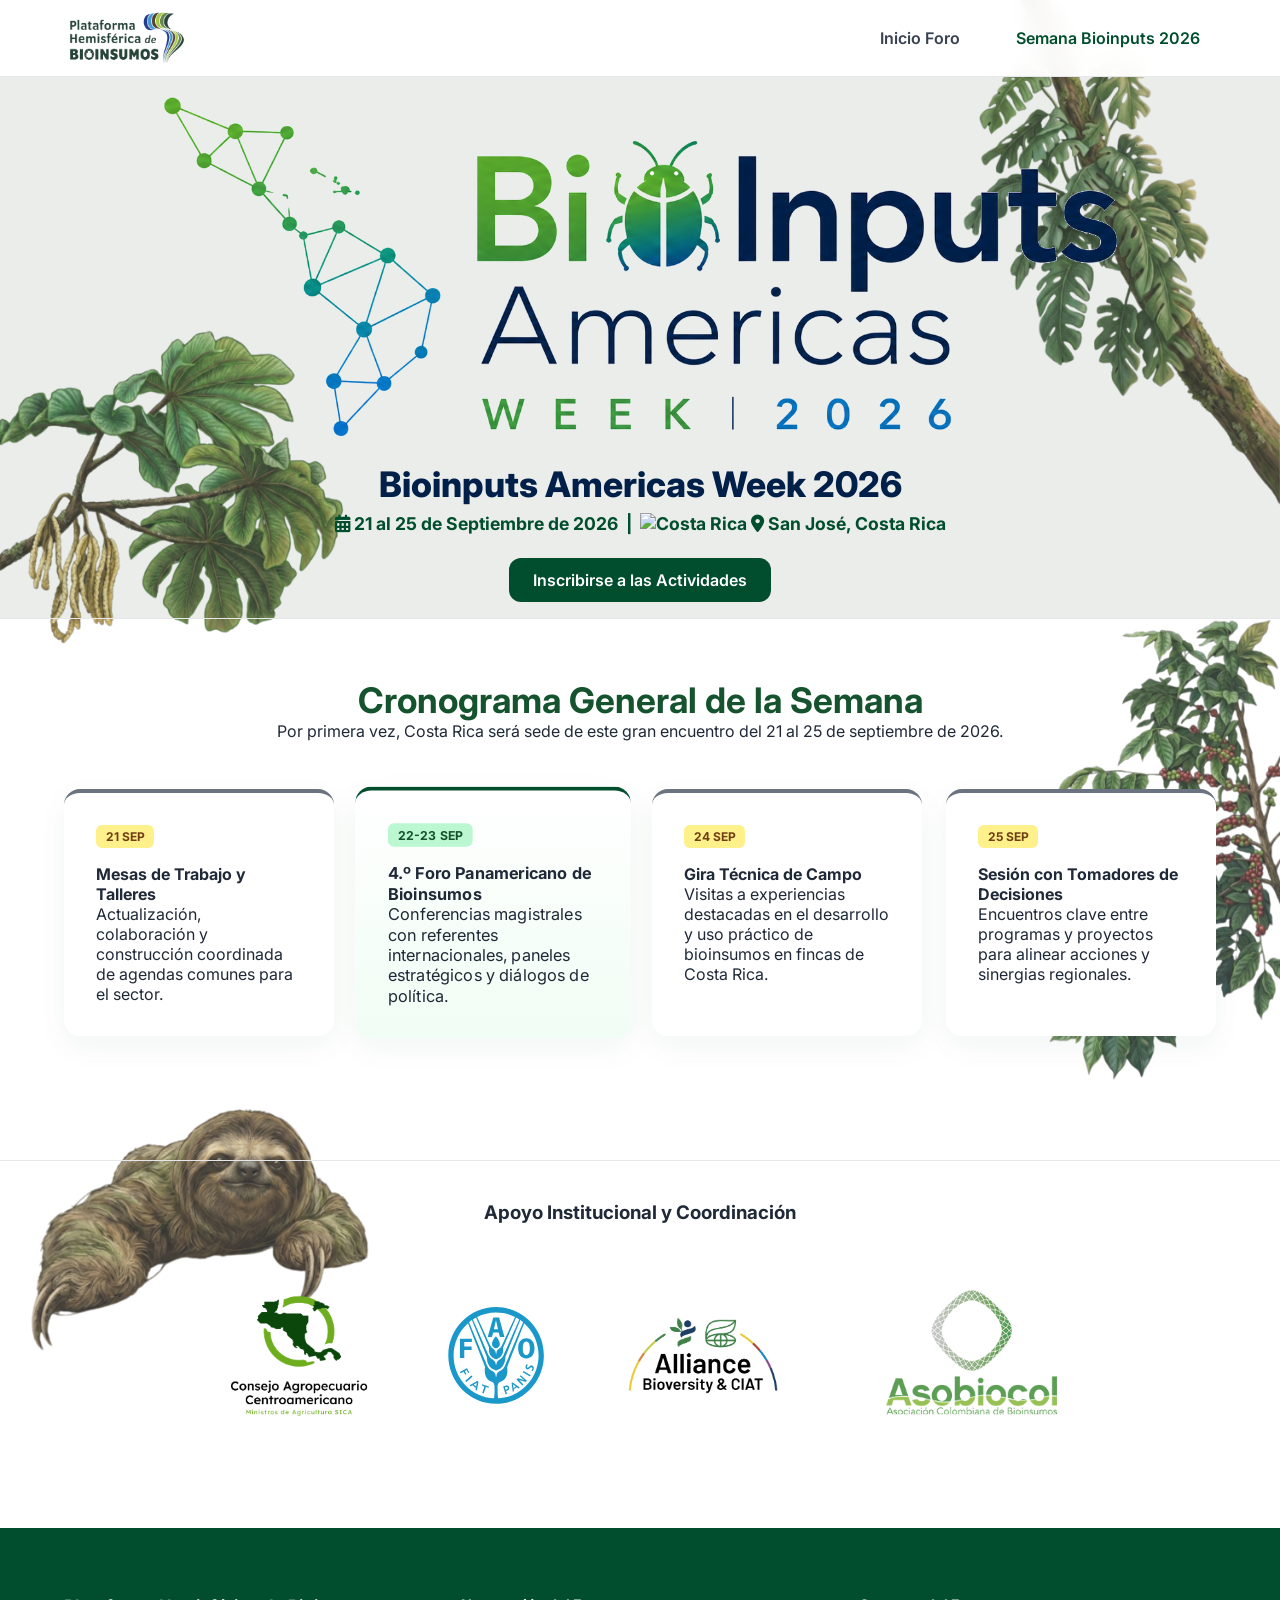
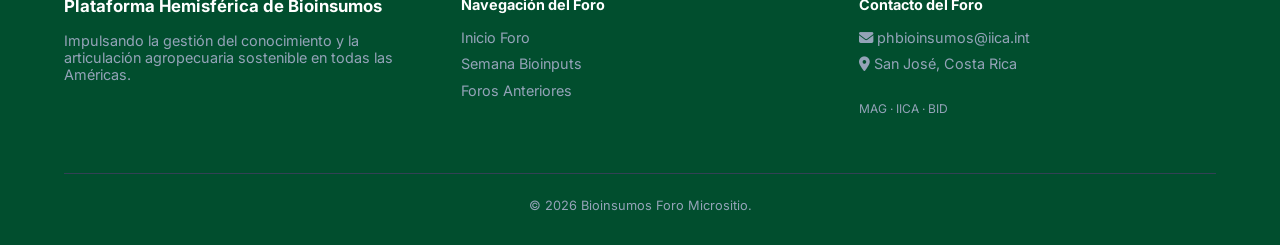
==== commit 10d2377f: "semana bioinputs hero" ====
--- a/semana-bioinputs.html
+++ b/semana-bioinputs.html
@@ -36,9 +36,9 @@
   <!-- ILUSTRACIONES DE FONDO DECORATIVAS -->
   <div class="bg-decoration2" aria-hidden="true">
     <img class="butterfly2" src="assets/images/i31.png" alt="">
-    <img class="hummingbird2" src="assets/images/i21.png" alt="">
-    <img class="flower" src="assets/images/i6.png" alt="">
-    <img class="frog" src="assets/images/i51.png" alt="">
+    <img class="hummingbird2" src="assets/images/i11.png" alt="">
+    <img class="perez" src="assets/images/i21.png" alt="">
+    <img class="frog2" src="assets/images/i51.png" alt="">
   </div>
 
   <main class="page-content">
--- a/css/index.css
+++ b/css/index.css
@@ -71,8 +71,8 @@
 .bg-decoration img {
   position: absolute;
   width: 45vw;
-  max-width: 400px;
-  min-width: 180px;
+  max-width: 600px;
+  min-width: 150px;
   height: auto;
   opacity: 0.5;
   pointer-events: none;
@@ -91,19 +91,23 @@
 .butterfly { top: 18%; right: 0%; }
 .butterfly2 { top: 0%; right: 0%; }
 .hummingbird { top: 40%; left: 0%;  }
-.hummingbird2 { top: 12%; left: 0%;  }
+.hummingbird2 { top: 13%; left: 0%;  }
 .flower { bottom: 10%; left: 0%; }
-.flower2 { bottom: 10%; right: 2%; }
+.flower2 { bottom: 10%; right: 0%; }
 .frog { bottom: 25%; right: 0%; }
+.frog2 { bottom: 40%; right: 0%; }
+.perez { bottom: 20%; left: 0%; }
 
 @media (max-width: 768px) {
   .butterfly { top: 9%; right: 0%; }
   .butterfly2 { top: 0%; right: 0%; }
   .hummingbird { top: 38%; left: 0%; }
-  .hummingbird2 { top: 8%; left: 0%;  }
+  .hummingbird2 { top: 12%; left: 0%;  }
   .flower { bottom: 5%; left: 0%; }
-  .flower2 { bottom: 5%; right: 2%; }
+  .flower2 { bottom: 5%; right: 0%; }
   .frog { bottom: 20%; right: 0%; }
+  .frog2 { bottom: 40%; right: 0%; }
+  .perez { bottom: 20%; left: 0%; }
 }
 
 /* =========================================================
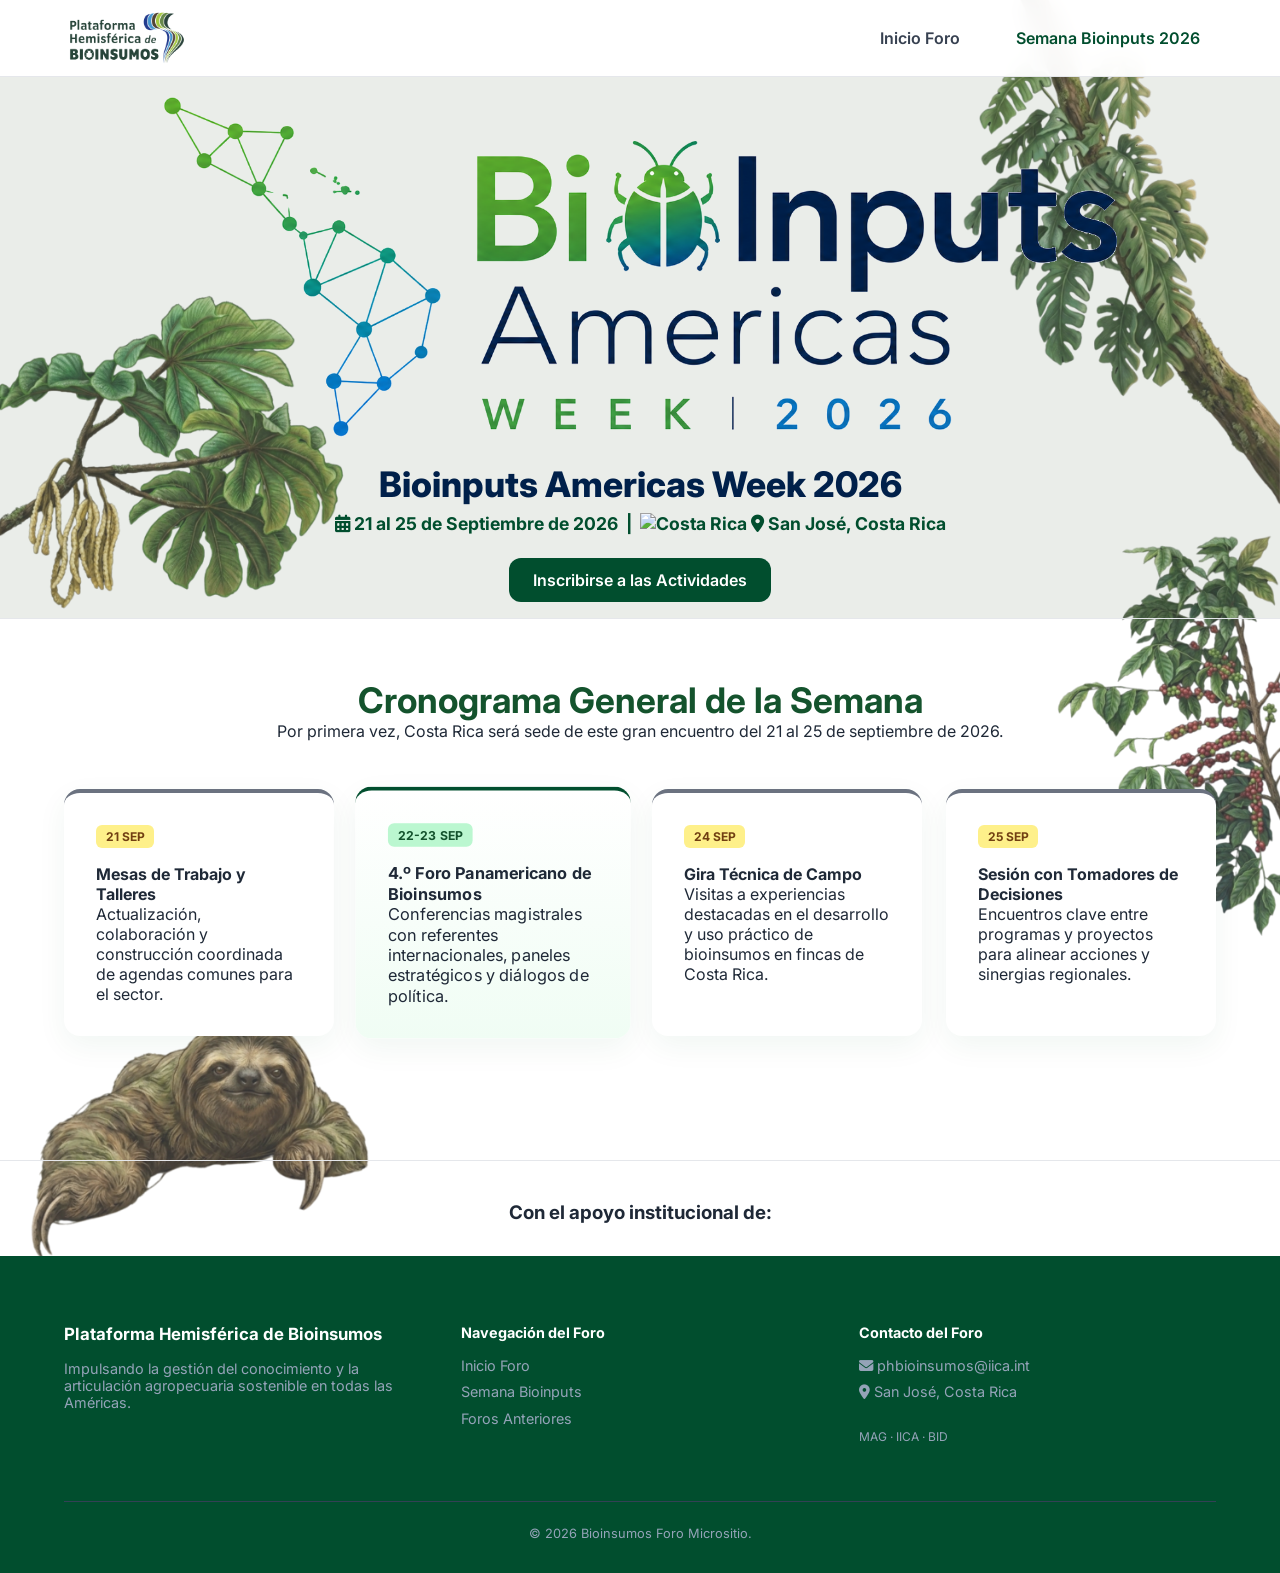
==== commit edecd099: "Revise sponsors section for dynamic logo display Updated the sponsors section to include dynamic log" ====
--- a/semana-bioinputs.html
+++ b/semana-bioinputs.html
@@ -91,17 +91,19 @@
     </section>
 
     <!-- ORGANIZADORES -->
-    <section class="sponsors-carousel-section" style="padding: 40px 0;">
-      <div class="container text-center" style="padding: 0px;">
-        <h3>Apoyo Institucional y Coordinación</h3>
-        <div class="sponsors-logos-wrap sponsors-grid-large">
-          <img src="assets/images/CAC_LogoFormats_29.png" class="sponsors-logos-o" alt="Consejo Agropecuario Centroamericano">
-          <img src="assets/images/FAO_logo.svg" class="fao" style="max-height: 100px !important;" alt="Organización de la Naciones Unidas para la Alimentación y la Agricultura">
-          <img src="assets/images/Alliance_Logo_Refresh_EN_color.svg.webp" class="sponsors-logos-o" alt="Alliance Bioversity International CIAT">
-          <img src="assets/images/asobiocol.png" class="sponsors-logos-o" alt="Asociación Colombiana de Bioinsumos">
+     <section class="sponsors-carousel-section" style="padding-top: 40px;">
+      <div id="logos" class="container text-center" style="padding: 0px;">
+        <h3>Con el apoyo institucional de:</h3>
+        
+       
+    
+        <!-- Contenedor dinámico para logos desde el Excel -->
+        <div id="logos-grid" class="logos-grid">
+          <!-- Inyectado dinámicamente por JS -->
         </div>
       </div>
     </section>
+
 
   </main>
 
@@ -138,4 +140,4 @@
   <script src="https://cdn.jsdelivr.net/npm/swiper@11/swiper-bundle.min.js"></script>
   <script src="js/index.js"></script>
 </body>
-</html>+</html>
--- a/css/index.css
+++ b/css/index.css
@@ -71,10 +71,10 @@
 .bg-decoration img {
   position: absolute;
   width: 45vw;
-  max-width: 600px;
+  max-width: 500px;
   min-width: 150px;
   height: auto;
-  opacity: 0.5;
+  opacity: 0.7;
   pointer-events: none;
 }
 
@@ -82,32 +82,34 @@
   position: absolute;
   width: 45vw;
   max-width: 400px;
-  min-width: 180px;
+  min-width: 250px;
   height: auto;
   opacity: 0.8;
   pointer-events: none;
 }
 
-.butterfly { top: 18%; right: 0%; }
+.butterfly { top: 16%; right: 0%; }
 .butterfly2 { top: 0%; right: 0%; }
-.hummingbird { top: 40%; left: 0%;  }
+.hummingbird { top: 20%; left: 0%;  }
 .hummingbird2 { top: 13%; left: 0%;  }
 .flower { bottom: 10%; left: 0%; }
-.flower2 { bottom: 10%; right: 0%; }
-.frog { bottom: 25%; right: 0%; }
-.frog2 { bottom: 40%; right: 0%; }
-.perez { bottom: 20%; left: 0%; }
+.flower2 { bottom: 10%; right: -8%; }
+.frog { bottom: 40%; right: 0%; }
+.frog2 { bottom: 35%; right: 0%; }
+.perez { bottom: 12%; left: 0%; }
+.banano {bottom: 42%; left: -13%;transform: rotate(5deg);max-width: 700px !important;}
 
 @media (max-width: 768px) {
-  .butterfly { top: 9%; right: 0%; }
+  .butterfly { top: 6%; right: 0%; }
   .butterfly2 { top: 0%; right: 0%; }
   .hummingbird { top: 38%; left: 0%; }
   .hummingbird2 { top: 12%; left: 0%;  }
-  .flower { bottom: 5%; left: 0%; }
-  .flower2 { bottom: 5%; right: 0%; }
+  .flower { bottom: 7%; left: 0%; }
+  .flower2 { bottom: 7%; right: -8%; }
   .frog { bottom: 20%; right: 0%; }
   .frog2 { bottom: 40%; right: 0%; }
-  .perez { bottom: 20%; left: 0%; }
+  .perez { bottom: 15%; left: 0%; }
+  .banano {bottom: 25%; left: -18%;transform: rotate(5deg);}
 }
 
 /* =========================================================
@@ -878,7 +880,7 @@
 }
 
 .eje-card {
-  background: #e2f0ef63;
+  background: #e2f0efde;
   border: 1px solid var(--border);
   border-radius: 20px;
   padding: 2rem 1.75rem 1.5rem;
@@ -1386,4 +1388,55 @@
 @keyframes modalScale {
   from { transform: scale(0.9); opacity: 0; }
   to { transform: scale(1); opacity: 1; }
-}+}
+
+/* =========================================================
+   GRILLA DINÁMICA DE LOGOS INSTITUCIONALES
+========================================================= */
+.logos-grid {
+  display: flex;
+  flex-wrap: wrap;
+  justify-content: center;
+  align-items: center;
+  gap: 4rem;
+  max-width: 1100px;
+  margin: 2rem auto 0 auto;
+}
+
+.logo-card {
+  background: #ffffff;
+  display: flex;
+  align-items: center;
+  justify-content: center;
+  
+  height: 100px;
+  transition: transform 0.25s ease, box-shadow 0.25s ease, border-color 0.25s ease;
+}
+
+.logo-card:hover {
+  transform: translateY(-4px);
+  box-shadow: 0 8px 20px rgba(0, 0, 0, 0.08);
+  border-color: var(--accent, #22c55e);
+}
+
+.logo-card img {
+  /* Mantenemos el ajuste dinámico desde JS, pero limitamos que no desborde el contenedor */
+  width: auto;
+  height: auto;
+  object-fit: contain;
+  filter: grayscale(15%);
+  transition: filter 0.25s ease, transform 0.25s ease;
+}
+
+.logo-card:hover img {
+  filter: grayscale(0%);
+}
+
+@media (max-width: 768px) {
+  .logos-grid {
+    gap: 1rem;
+  }
+  .logo-card {
+    height: 80px;
+  }
+}
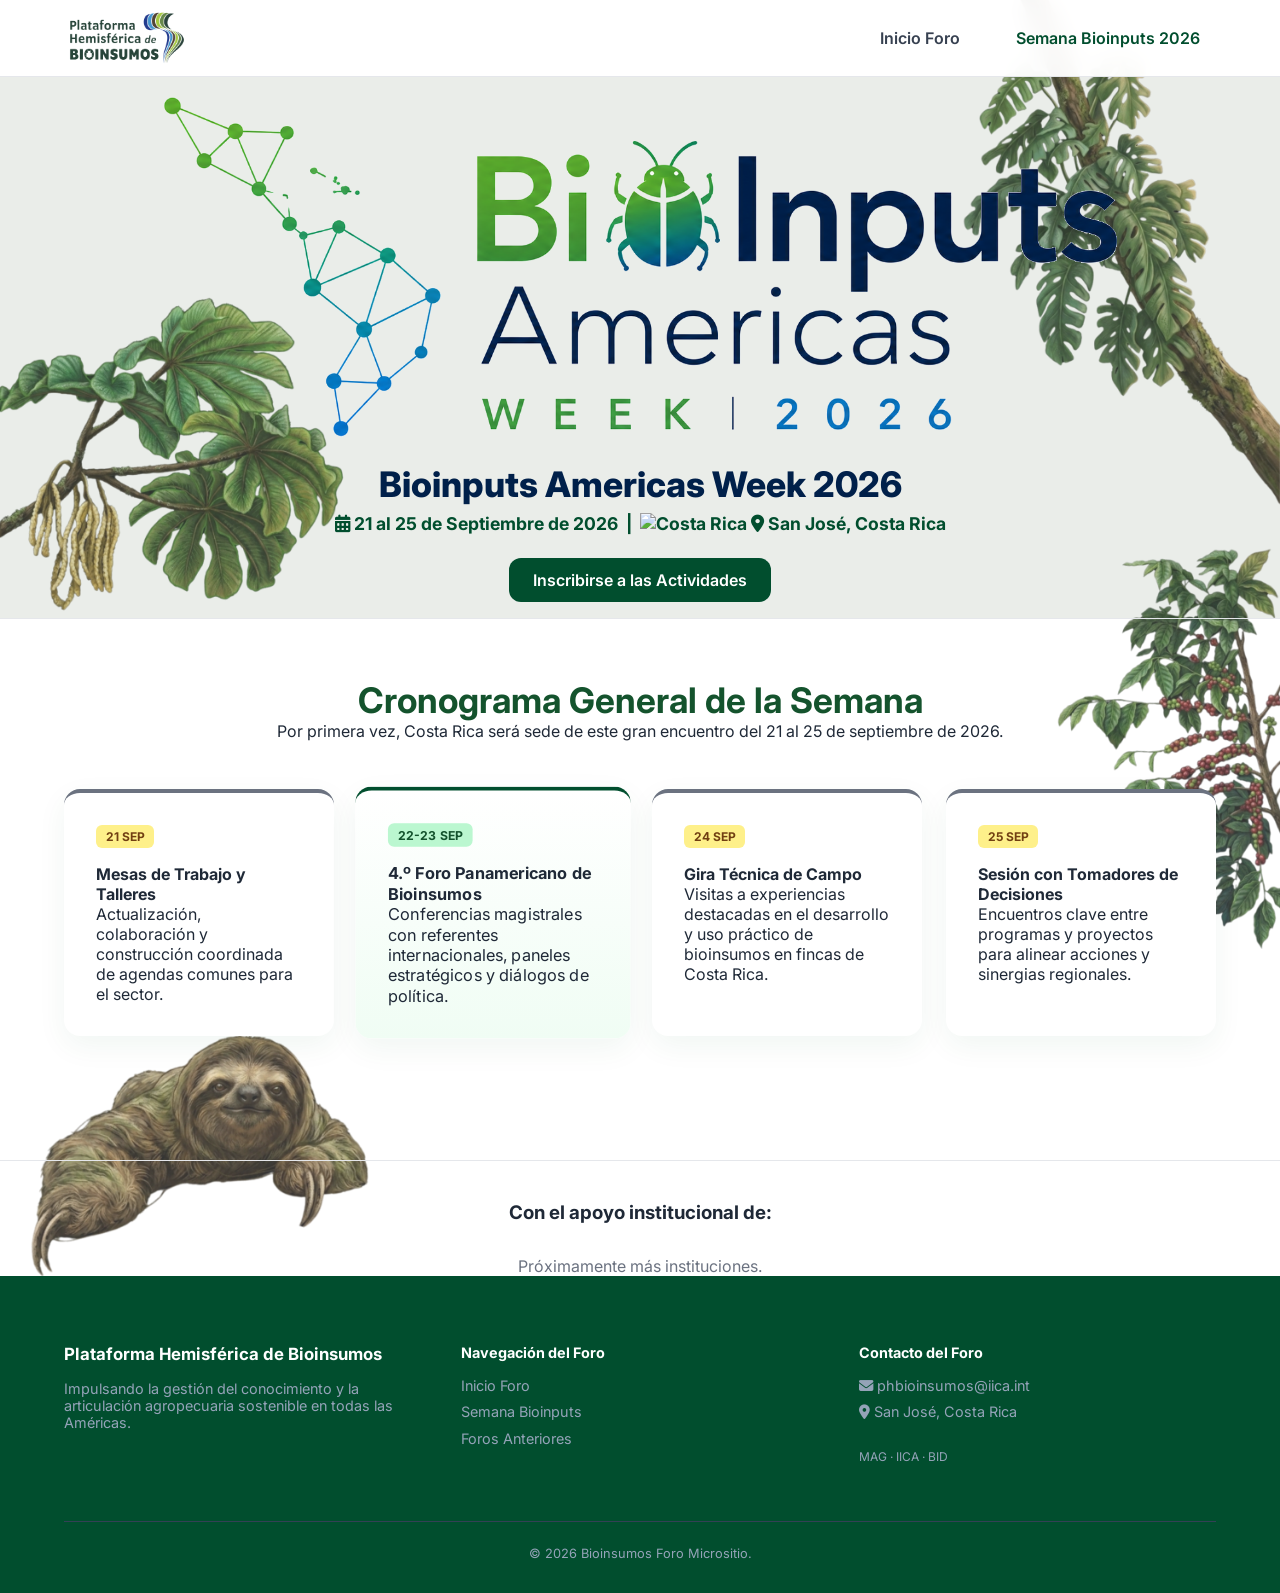
==== commit 97474580: "Add script tag for data.js inclusion Added a script tag to include data.js for functionality." ====
--- a/semana-bioinputs.html
+++ b/semana-bioinputs.html
@@ -7,7 +7,7 @@
   
   <!-- Swiper CSS -->
   <link rel="stylesheet" href="https://cdn.jsdelivr.net/npm/swiper@11/swiper-bundle.min.css"/>
-  
+  <script src="js/data.js"></script>
   <!-- Fuentes e Iconos -->
   <link rel="preconnect" href="https://fonts.googleapis.com">
   <link rel="preconnect" href="https://fonts.gstatic.com" crossorigin>
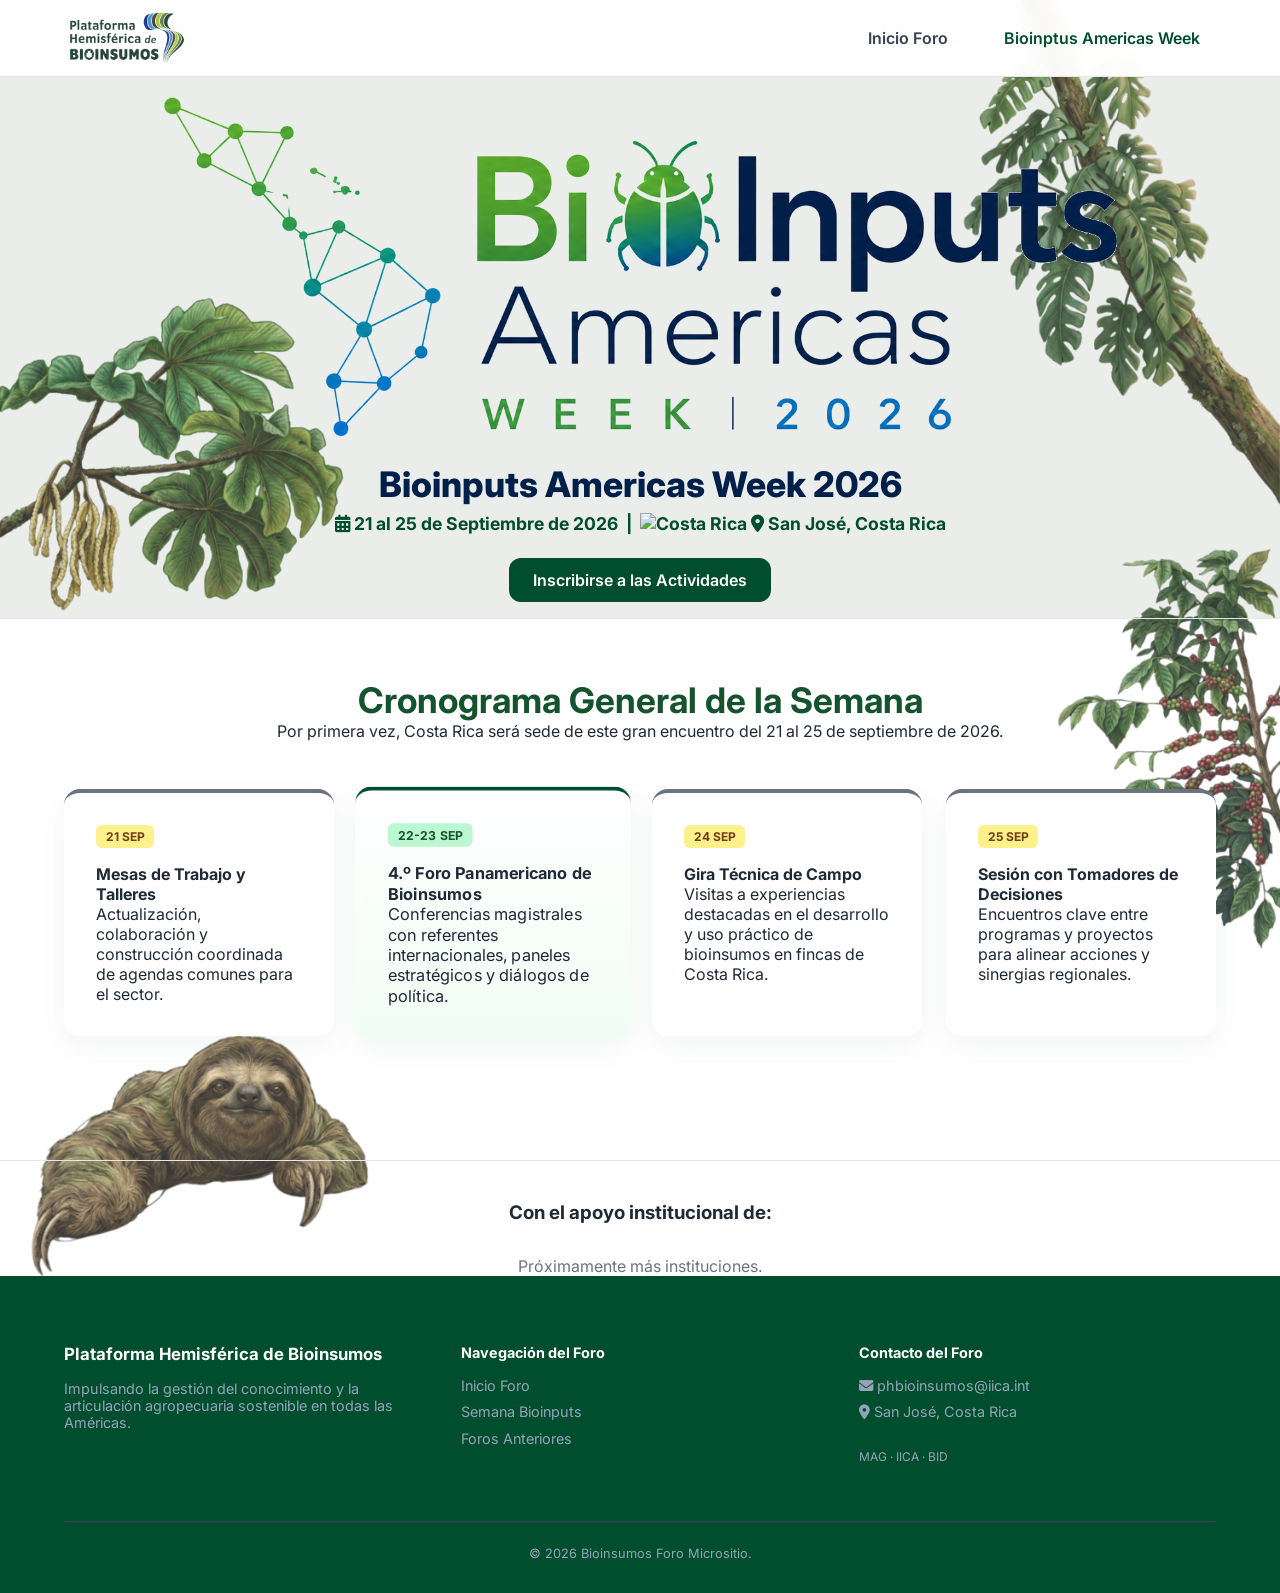
==== commit 5dd73393: "Update navigation link text for Bioinputs page" ====
--- a/semana-bioinputs.html
+++ b/semana-bioinputs.html
@@ -29,7 +29,7 @@
     </button>
     <nav class="nav" id="mainNav">
       <a href="index.html">Inicio Foro</a>
-      <a class="active" href="semana-bioinputs.html">Semana Bioinputs 2026</a>
+      <a class="active" href="semana-bioinputs.html">Bioinptus Americas Week</a>
     </nav>
   </header>
 
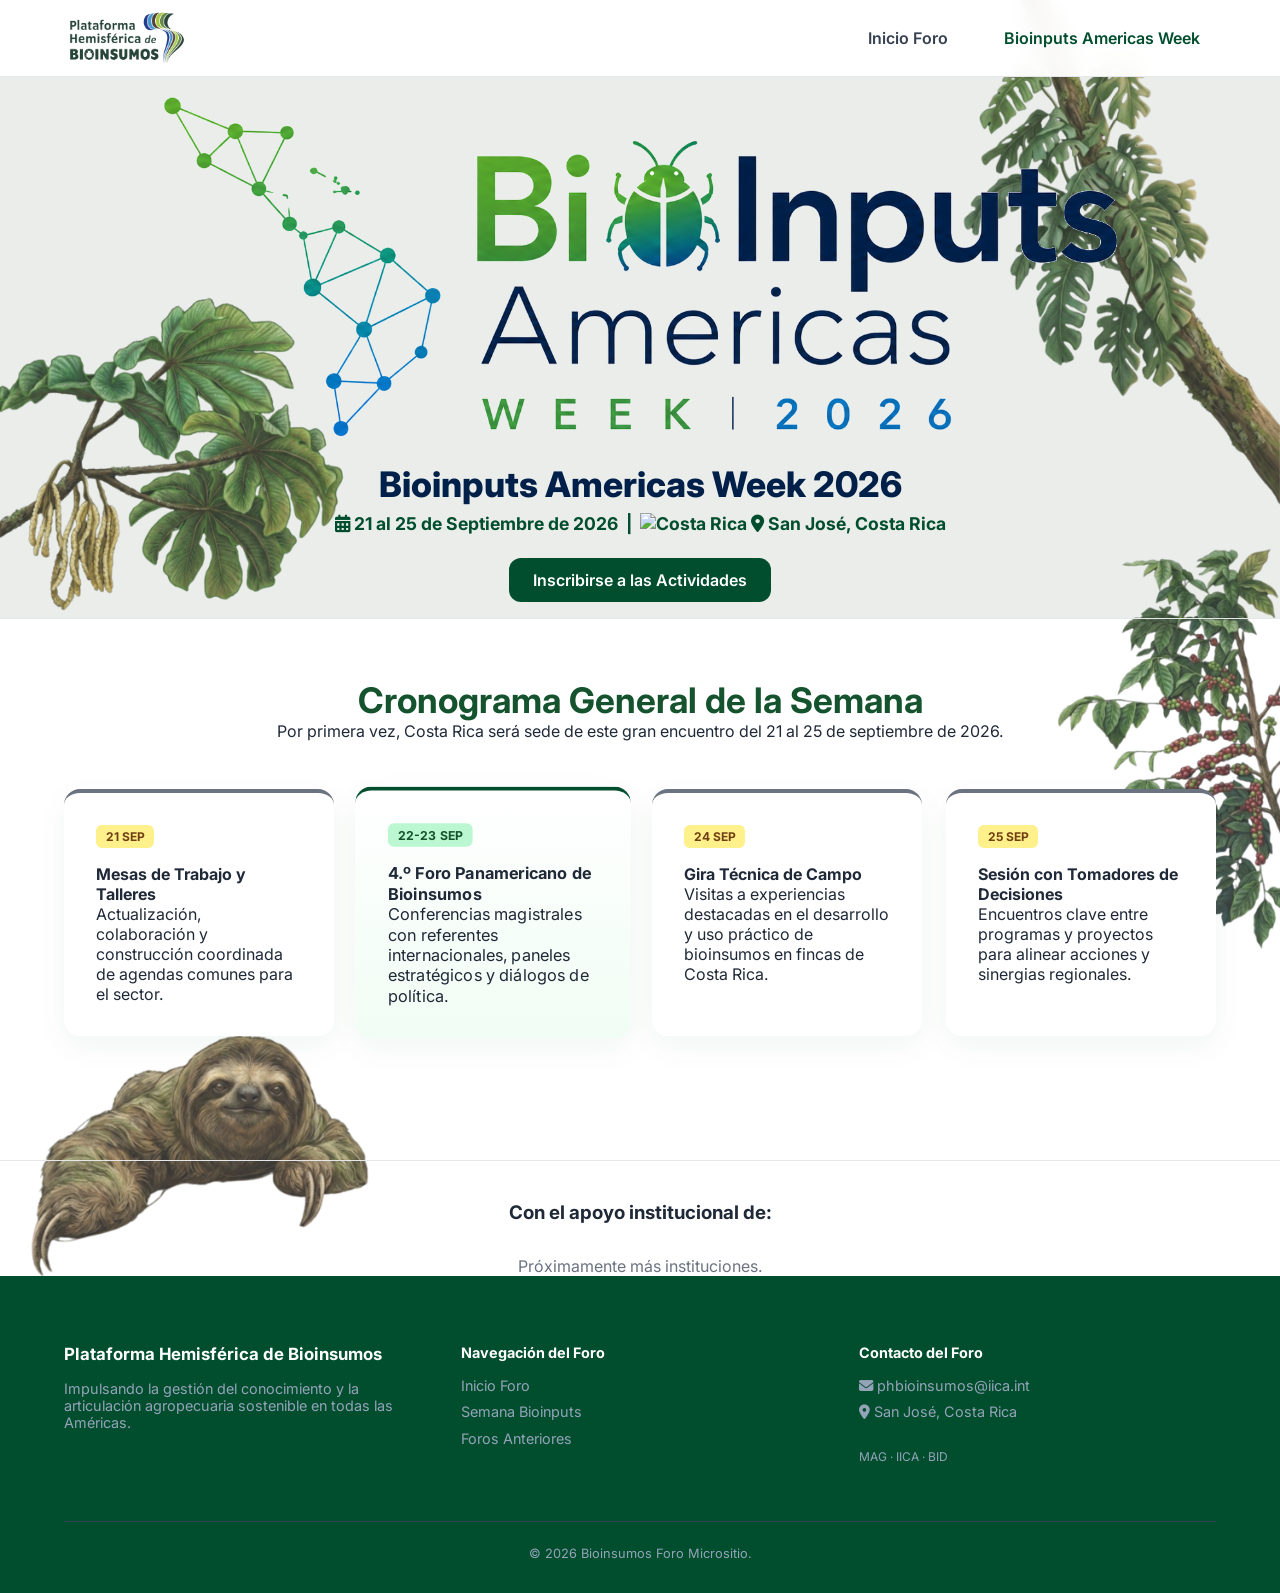
==== commit 516eead7: "Fix typo in navigation link text" ====
--- a/semana-bioinputs.html
+++ b/semana-bioinputs.html
@@ -29,7 +29,7 @@
     </button>
     <nav class="nav" id="mainNav">
       <a href="index.html">Inicio Foro</a>
-      <a class="active" href="semana-bioinputs.html">Bioinptus Americas Week</a>
+      <a class="active" href="semana-bioinputs.html">Bioinputs Americas Week</a>
     </nav>
   </header>
 
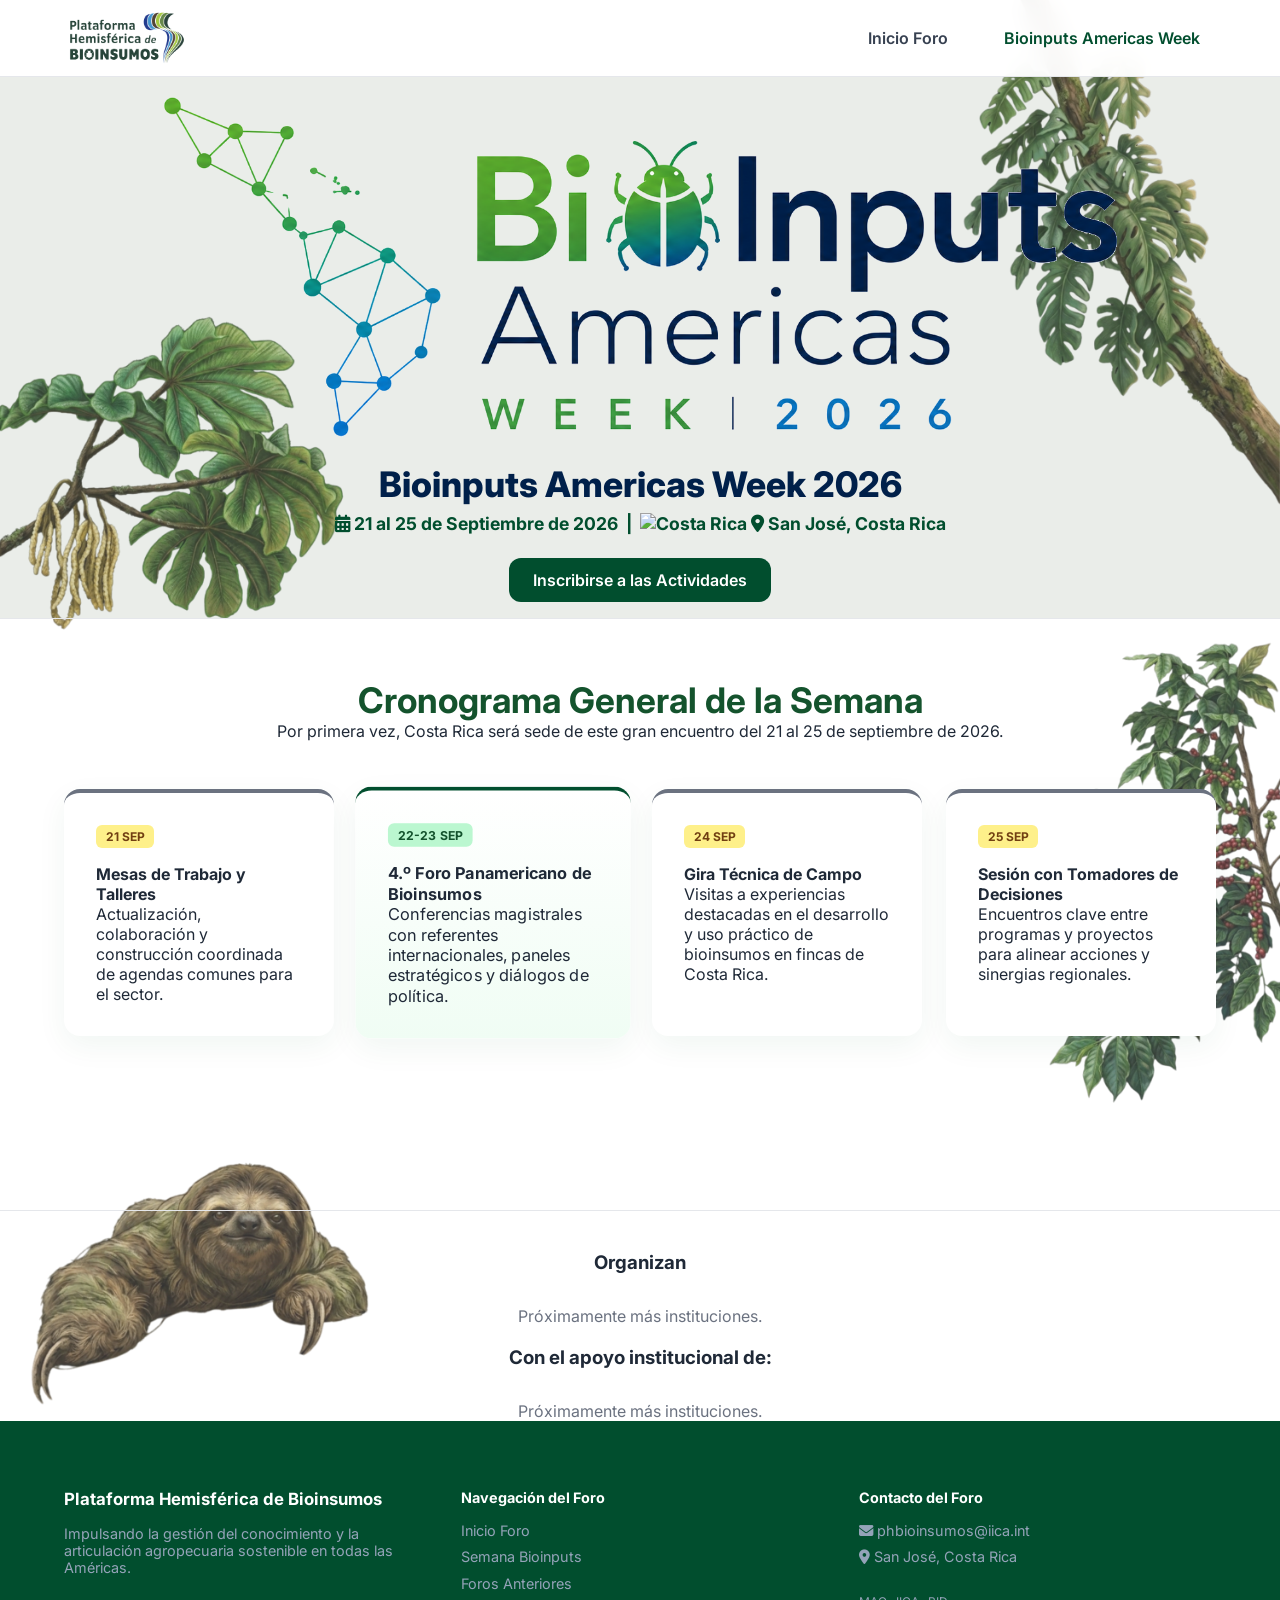
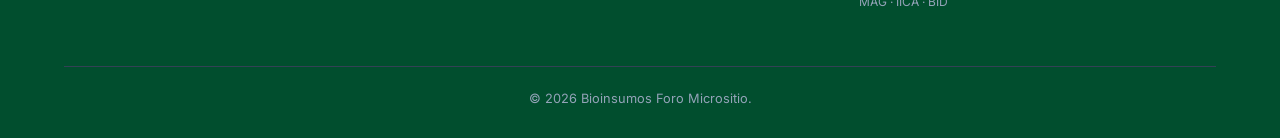
==== commit 097a52fc: "Update semana-bioinputs.html with new schedule section" ====
--- a/semana-bioinputs.html
+++ b/semana-bioinputs.html
@@ -57,52 +57,64 @@
       </div>
     </section>
 
-    <!-- CRONOGRAMA DE LA SEMANA -->
-    <section id="semana-bioinputs" class="semana-timeline-section" style="padding: 60px 0;">
-      <div class="container" style="padding-top: 0px">
-        <div class="section-title-wrap text-center">
-          <h2>Cronograma General de la Semana</h2>
-          <p>Por primera vez, Costa Rica será sede de este gran encuentro del 21 al 25 de septiembre de 2026.</p>
-        </div>
+    <!-- CRONOGRAMA DE LA SEMANA + IMAGEN COMPLETA -->
+<section id="semana-bioinputs" class="semana-timeline-section" style="padding: 60px 0;">
+  <div class="container" style="padding-top: 0px">
+    <div class="section-title-wrap text-center">
+      <h2>Cronograma General de la Semana</h2>
+      <p>Por primera vez, Costa Rica será sede de este gran encuentro del 21 al 25 de septiembre de 2026.</p>
+    </div>
 
-        <div class="timeline-week-grid">
-          <div class="timeline-day-card">
-            <div class="day-badge yellow-bg">21 SEP</div>
-            <h4>Mesas de Trabajo y Talleres</h4>
-            <p>Actualización, colaboración y construcción coordinada de agendas comunes para el sector.</p>
-          </div>
-          <div class="timeline-day-card highlight-day">
-            <div class="day-badge green-bg">22-23 SEP</div>
-            <h4>4.º Foro Panamericano de Bioinsumos</h4>
-            <p>Conferencias magistrales con referentes internacionales, paneles estratégicos y diálogos de política.</p>
-          </div>
-          <div class="timeline-day-card">
-            <div class="day-badge yellow-bg">24 SEP</div>
-            <h4>Gira Técnica de Campo</h4>
-            <p>Visitas a experiencias destacadas en el desarrollo y uso práctico de bioinsumos en fincas de Costa Rica.</p>
-          </div>
-          <div class="timeline-day-card">
-            <div class="day-badge yellow-bg">25 SEP</div>
-            <h4>Sesión con Tomadores de Decisiones</h4>
-            <p>Encuentros clave entre programas y proyectos para alinear acciones y sinergias regionales.</p>
-          </div>
-        </div>
+    <!-- Tarjetas resumidas de la semana -->
+    <div class="timeline-week-grid">
+      <div class="timeline-day-card">
+        <div class="day-badge yellow-bg">21 SEP</div>
+        <h4>Mesas de Trabajo y Talleres</h4>
+        <p>Actualización, colaboración y construcción coordinada de agendas comunes para el sector.</p>
       </div>
-    </section>
+      <div class="timeline-day-card highlight-day">
+        <div class="day-badge green-bg">22-23 SEP</div>
+        <h4>4.º Foro Panamericano de Bioinsumos</h4>
+        <p>Conferencias magistrales con referentes internacionales, paneles estratégicos y diálogos de política.</p>
+      </div>
+      <div class="timeline-day-card">
+        <div class="day-badge yellow-bg">24 SEP</div>
+        <h4>Gira Técnica de Campo</h4>
+        <p>Visitas a experiencias destacadas en el desarrollo y uso práctico de bioinsumos en fincas de Costa Rica.</p>
+      </div>
+      <div class="timeline-day-card">
+        <div class="day-badge yellow-bg">25 SEP</div>
+        <h4>Sesión con Tomadores de Decisiones</h4>
+        <p>Encuentros clave entre programas y proyectos para alinear acciones y sinergias regionales.</p>
+      </div>
+    </div>
 
-    <!-- ORGANIZADORES -->
-     <section class="sponsors-carousel-section" style="padding-top: 40px;">
-      <div id="logos" class="container text-center" style="padding: 0px;">
-        <h3>Con el apoyo institucional de:</h3>
-        
-       
-    
-        <!-- Contenedor dinámico para logos desde el Excel -->
-        <div id="logos-grid" class="logos-grid">
-          <!-- Inyectado dinámicamente por JS -->
-        </div>
-      </div>
-    </section>
+    <!-- IMAGEN DEL PROGRAMA DESDE EXCEL -->
+    <div id="programa-container" style="margin-top: 50px;">
+      <!-- Se inyecta dinámicamente desde data.js -->
+    </div>
+  </div>
+</section>
+
+<!-- SECCIÓN ORGANIZAN -->
+<section class="sponsors-carousel-section" style="padding-top: 40px;">
+  <div class="container text-center" style="padding: 0px;">
+    <h3>Organizan</h3>
+    <div id="logos-organizan-grid" class="logos-grid">
+      <!-- Inyectado dinámicamente por JS -->
+    </div>
+  </div>
+</section>
+
+<!-- SECCIÓN APOYO INSTITUCIONAL -->
+<section class="sponsors-carousel-section" style="padding-top: 20px;">
+  <div id="logos" class="container text-center" style="padding: 0px;">
+    <h3>Con el apoyo institucional de:</h3>
+    <div id="logos-grid" class="logos-grid">
+      <!-- Inyectado dinámicamente por JS -->
+    </div>
+  </div>
+</section>
 
 
   </main>
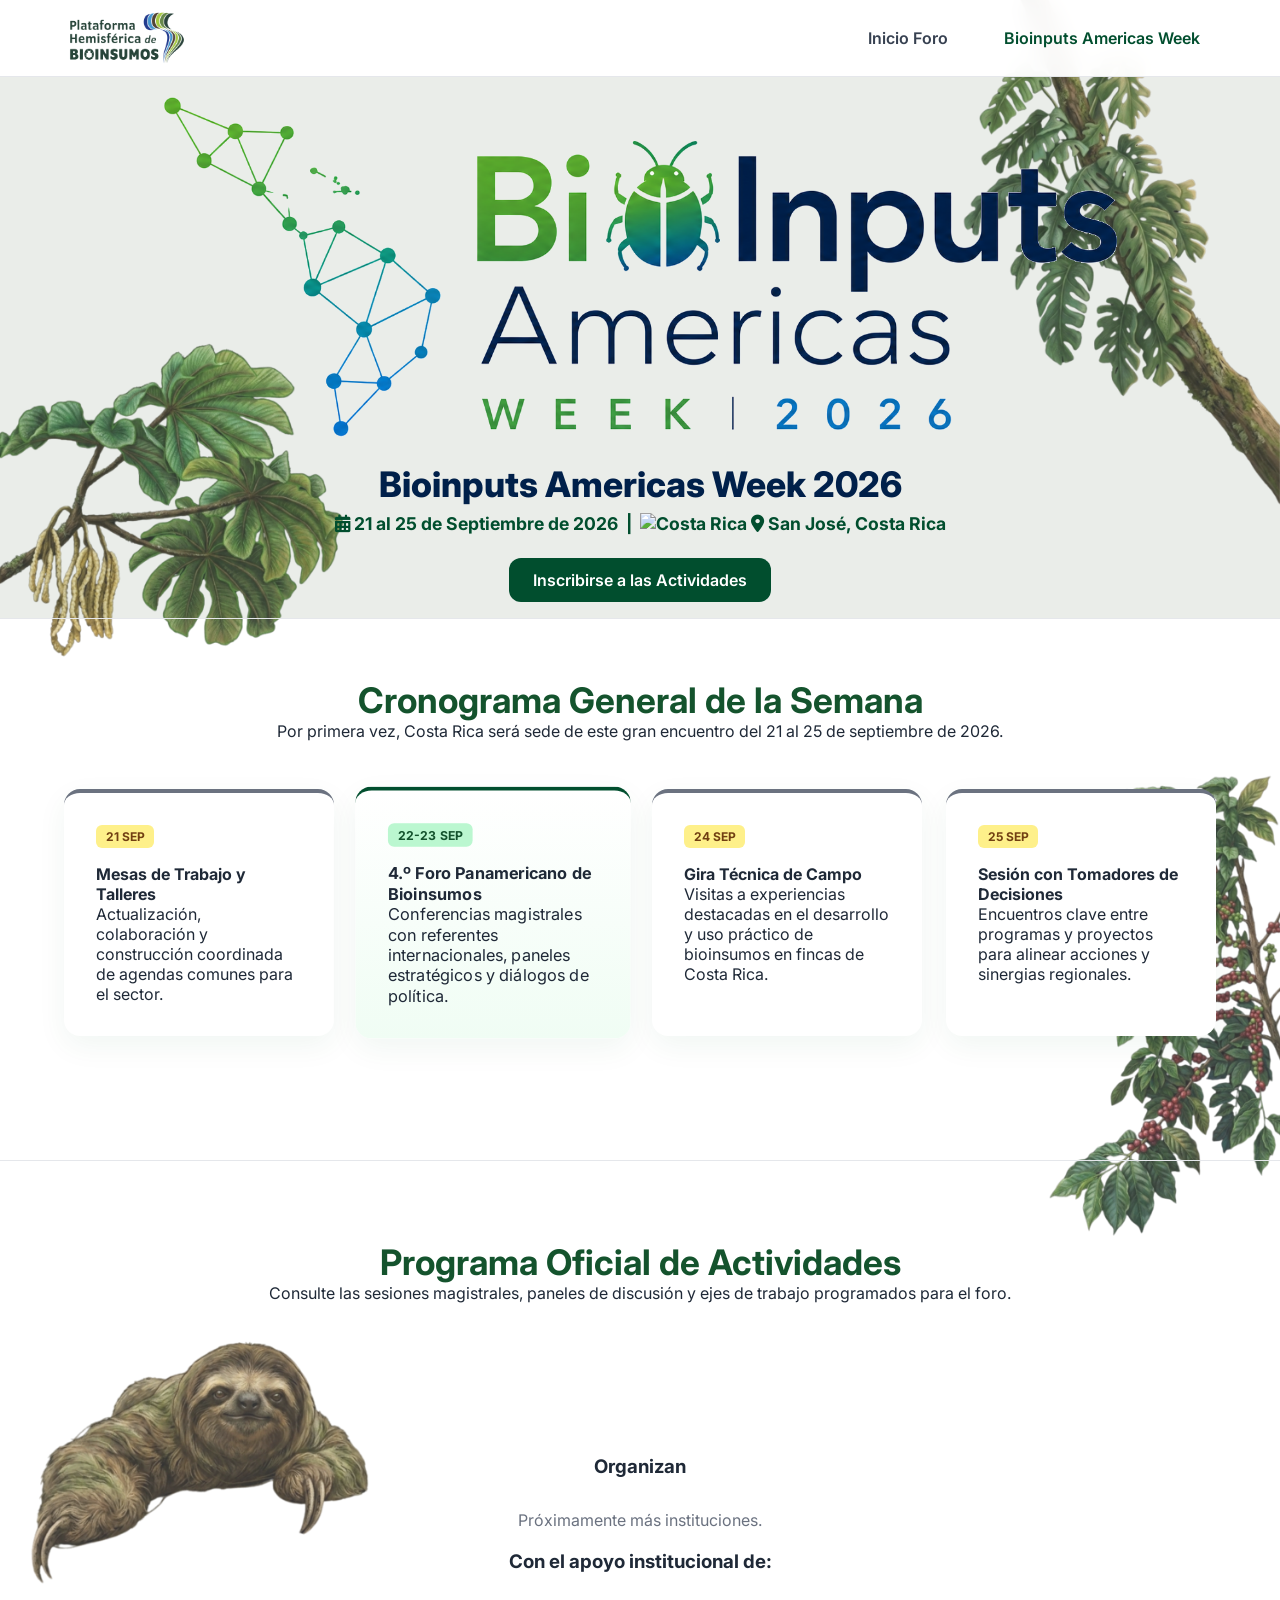
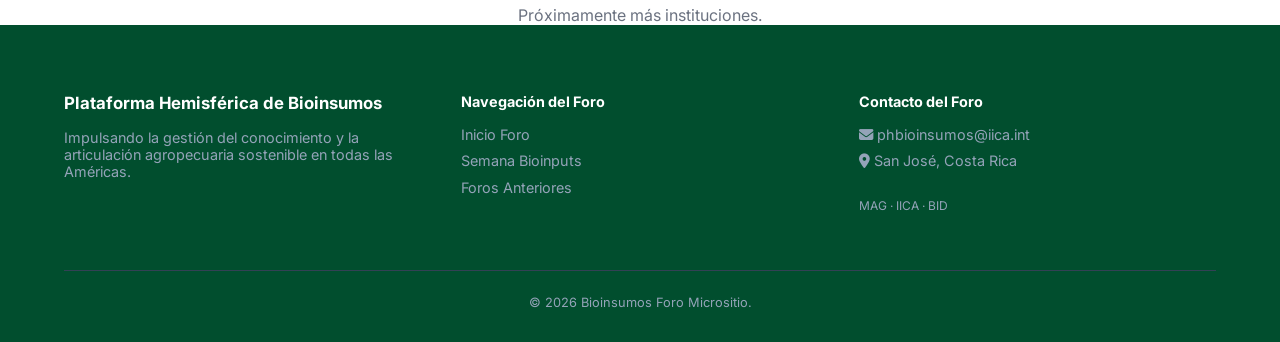
==== commit 0ac71388: "Add official program section with dynamic content Added a new section for the official program of ac" ====
--- a/semana-bioinputs.html
+++ b/semana-bioinputs.html
@@ -89,13 +89,20 @@
       </div>
     </div>
 
-    <!-- IMAGEN DEL PROGRAMA DESDE EXCEL -->
-    <div id="programa-container" style="margin-top: 50px;">
-      <!-- Se inyecta dinámicamente desde data.js -->
-    </div>
+
+</section>
+   <!-- ======================================================= -->
+<!-- AÑADIR/REEMPLAZAR EN INDEX.HTML (SECCIÓN DEL PROGRAMA)  -->
+<!-- ======================================================= -->
+<section id="programa" class="container" style="padding: 80px 0;">
+  <div class="section-title-wrap text-center" style="margin-bottom: 2rem;">
+    <h2>Programa Oficial de Actividades</h2>
+    <p>Consulte las sesiones magistrales, paneles de discusión y ejes de trabajo programados para el foro.</p>
   </div>
+
+  <!-- Contenedor dinámico cargado desde Google Sheets -->
+  <div id="programa-container"></div>
 </section>
-
 <!-- SECCIÓN ORGANIZAN -->
 <section class="sponsors-carousel-section" style="padding-top: 40px;">
   <div class="container text-center" style="padding: 0px;">
--- a/css/index.css
+++ b/css/index.css
@@ -1440,3 +1440,28 @@
     height: 80px;
   }
 }
+
+/* =========================================================
+   ESTILOS PARA LA IMAGEN DEL PROGRAMA/CRONOGRAMA
+========================================================= */
+.programa-wrapper {
+  max-width: 1000px;
+  margin: 0 auto;
+  padding: 1.5rem;
+  background: #ffffff;
+  border-radius: 16px;
+  border: 1px solid var(--border, #e5e7eb);
+  box-shadow: 0 10px 25px rgba(0, 0, 0, 0.05);
+}
+
+.programa-img-preview {
+  width: 100%;
+  height: auto;
+  border-radius: 8px;
+  object-fit: contain;
+  transition: transform 0.3s ease;
+}
+
+.programa-img-preview:hover {
+  transform: scale(1.01);
+}
